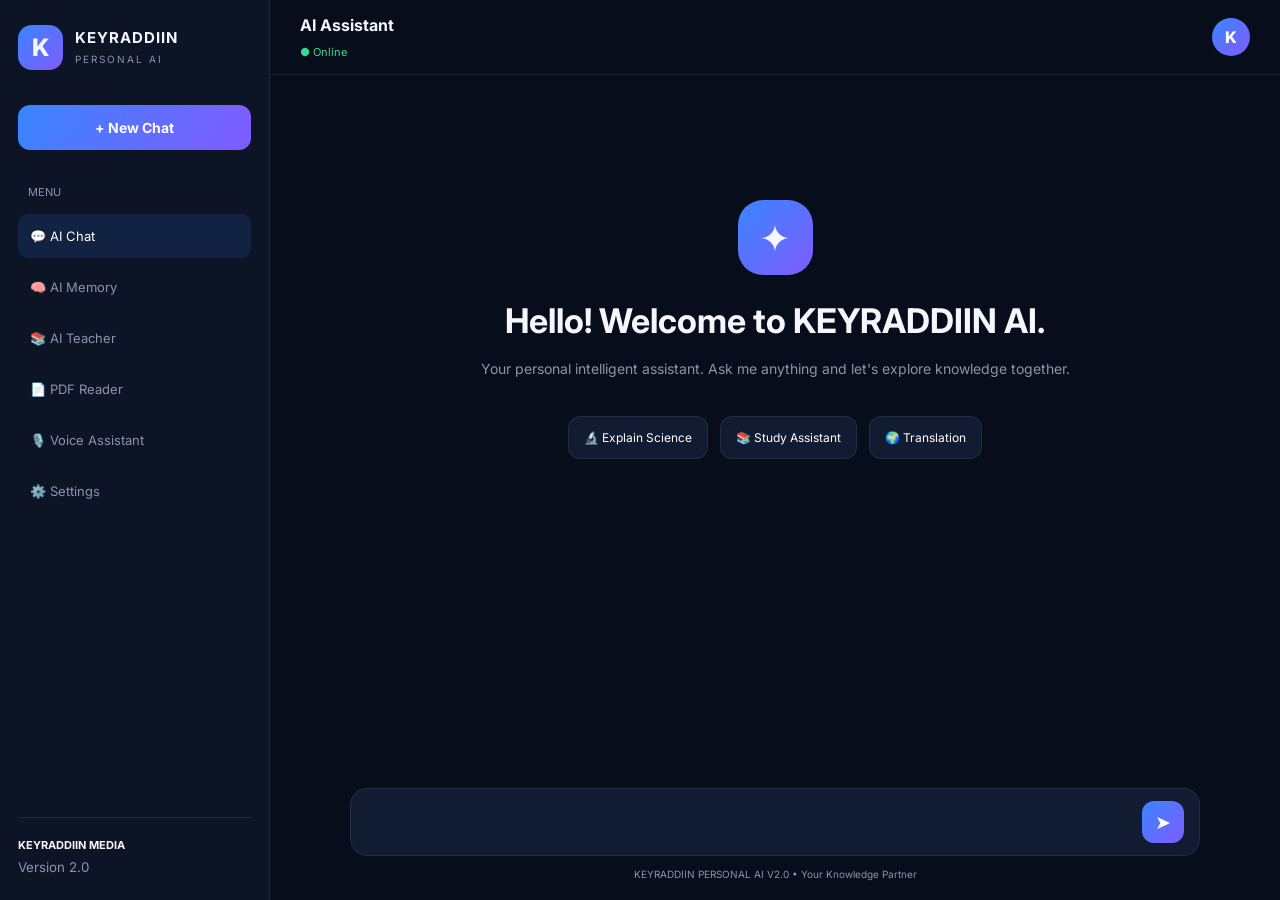
==== docs/index.html @ cdd3b3f1 "Prepare frontend for GitHub Pages" ====
<!DOCTYPE html>
<html lang="en">

<head>

    <meta charset="UTF-8">

    <meta name="viewport"
          content="width=device-width, initial-scale=1.0">

    <title>KEYRADDIIN PERSONAL AI</title>

    <link rel="stylesheet" href="style.css">

</head>

<body>

<div class="app">

    <!-- SIDEBAR -->

    <aside class="sidebar">

        <div class="brand">

            <div class="logo">K</div>

            <div>
                <h2>KEYRADDIIN</h2>
                <span>PERSONAL AI</span>
            </div>

        </div>

        <button class="new-chat" onclick="newChat()">
            + New Chat
        </button>

        <div class="menu">

            <p class="menu-title">MENU</p>

            <button class="menu-item active"
                    onclick="showSection('chatSection', this)">
                💬 AI Chat
            </button>

            <button class="menu-item"
                    onclick="showSection('chatSection', this)">
                🧠 AI Memory
            </button>

            <button class="menu-item"
                    onclick="showSection('chatSection', this)">
                📚 AI Teacher
            </button>

            <button class="menu-item"
                    onclick="showSection('pdfSection', this)">
                📄 PDF Reader
            </button>

            <button class="menu-item"
                    onclick="showSection('chatSection', this)">
                🎙️ Voice Assistant
            </button>

            <button class="menu-item"
                    onclick="showSection('chatSection', this)">
                ⚙️ Settings
            </button>

        </div>

        <div class="sidebar-footer">

            <span>KEYRADDIIN MEDIA</span>

            <small>Version 2.0</small>

        </div>

    </aside>


    <!-- MAIN AREA -->

    <main class="main">

        <header class="topbar">

            <button class="mobile-menu">
                ☰
            </button>

            <div>

                <h3 id="pageTitle">
                    AI Assistant
                </h3>

                <span class="status">
                    ● Online
                </span>

            </div>

            <button class="profile">K</button>

        </header>


        <!-- CHAT SECTION -->

        <section id="chatSection"
                 class="chat-area">

            <div class="welcome">

                <div class="ai-icon">✦</div>

                <h1>
                    Hello! Welcome to KEYRADDIIN AI.
                </h1>

                <p>
                    Your personal intelligent assistant.
                    Ask me anything and let's explore knowledge together.
                </p>

                <div class="suggestions">

                    <button onclick="suggest('Explain science to me')">
                        🔬 Explain Science
                    </button>

                    <button onclick="suggest('Help me study Grade 10')">
                        📚 Study Assistant
                    </button>

                    <button onclick="suggest('Translate English to Afaan Oromo')">
                        🌍 Translation
                    </button>

                </div>

            </div>

        </section>


        <!-- PDF READER SECTION -->

        <section id="pdfSection"
                 class="chat-area"
                 style="display:none;">

            <div class="welcome">

                <div class="ai-icon">📄</div>

                <h1>
                    KEYRADDIIN PDF READER
                </h1>

                <p>
                    Upload your PDF document and ask
                    KEYRADDIIN AI questions about it.
                </p>

            </div>


            <!-- PDF UPLOAD -->

            <div style="
                max-width:700px;
                margin:20px auto;
                padding:20px;
                border-radius:15px;
                background:#17233d;
                color:white;
            ">

                <h3>📚 Upload PDF Document</h3>

                <p style="margin:12px 0;">
                    Select a PDF file (Maximum 20 MB).
                </p>

                <input
                    type="file"
                    id="pdfFile"
                    accept=".pdf,application/pdf"
                >

                <br><br>

                <button
                    onclick="uploadPDF()"
                    style="
                        padding:12px 20px;
                        border:0;
                        border-radius:8px;
                        background:#526dff;
                        color:white;
                        cursor:pointer;
                    "
                >
                    Upload PDF
                </button>

                <p id="pdfStatus"
                   style="margin-top:15px;">
                </p>

            </div>


            <!-- PDF INFORMATION -->

            <div id="pdfInformation"
                 style="
                    display:none;
                    max-width:700px;
                    margin:20px auto;
                    padding:20px;
                    border-radius:15px;
                    background:#17233d;
                    color:white;
                 ">

                <h3>📖 PDF Information</h3>

                <p id="pdfName"></p>

                <p id="pdfPages"></p>

                <p id="pdfCharacters"></p>

            </div>


            <!-- PDF QUESTION -->

            <div id="pdfQuestionArea"
                 style="
                    display:none;
                    max-width:700px;
                    margin:20px auto;
                    padding:20px;
                    border-radius:15px;
                    background:#17233d;
                    color:white;
                 ">

                <h3>🤖 Ask KEYRADDIIN AI</h3>

                <p style="margin:12px 0;">
                    Ask anything about your PDF.
                </p>

                <textarea
                    id="pdfQuestion"
                    placeholder="Ask a question about this PDF..."
                    rows="4"
                    style="
                        width:100%;
                        padding:12px;
                        border-radius:8px;
                        border:1px solid #526dff;
                        background:#101a2d;
                        color:white;
                        resize:vertical;
                    "
                ></textarea>

                <br><br>

                <button
                    onclick="askPDF()"
                    style="
                        padding:12px 20px;
                        border:0;
                        border-radius:8px;
                        background:#526dff;
                        color:white;
                        cursor:pointer;
                    "
                >
                    Ask AI ➤
                </button>

                <div id="pdfAnswer"
                     style="
                        margin-top:20px;
                        line-height:1.7;
                        white-space:pre-wrap;
                     ">
                </div>

            </div>

        </section>


        <!-- CHAT INPUT -->

        <footer class="input-section"
                id="chatInputSection">

            <div class="input-box">

                <textarea
                    id="userInput"
                    placeholder="Message KEYRADDIIN AI..."
                    rows="1">
                </textarea>

                <button id="sendBtn"
                        onclick="sendMessage()">
                    ➤
                </button>

            </div>

            <p class="disclaimer">
                KEYRADDIIN PERSONAL AI V2.0
                • Your Knowledge Partner
            </p>

        </footer>

    </main>

</div>


<!-- APP JAVASCRIPT -->

<script src="app.js"></script>


<!-- PDF READER JAVASCRIPT -->

<script>

    // ==================================
    // PDF READER SYSTEM
    // ==================================

    const PDF_API_BASE_URL = "https://keyraddiin-personal-ai-nemg.onrender.com";


    let currentPDFText = "";


    // ==================================
    // CHANGE APP SECTION
    // ==================================

    function showSection(sectionId, button) {

        document.getElementById("chatSection").style.display = "none";

        document.getElementById("pdfSection").style.display = "none";

        document.getElementById("chatInputSection").style.display = "none";

        document.getElementById(sectionId).style.display = "block";

        document.querySelectorAll(".menu-item").forEach(item => {

            item.classList.remove("active");

        });

        button.classList.add("active");

        document.getElementById("pageTitle").textContent =
            sectionId === "pdfSection"
                ? "PDF Reader"
                : "AI Assistant";

    }


    // ==================================
    // UPLOAD PDF
    // ==================================

    async function uploadPDF() {

        const fileInput = document.getElementById("pdfFile");

        const status = document.getElementById("pdfStatus");

        const file = fileInput.files[0];

        if (!file) {

            status.textContent = "Please select a PDF file.";

            return;

        }

        if (file.size > 20 * 1024 * 1024) {

            status.textContent = "PDF must be smaller than 20 MB.";

            return;

        }

        if (file.type !== "application/pdf" &&
            !file.name.toLowerCase().endsWith(".pdf")) {

            status.textContent = "Only PDF files are supported.";

            return;

        }

        status.textContent = "Uploading and processing PDF...";

        currentPDFText = "";

        document.getElementById("pdfInformation").style.display = "none";

        document.getElementById("pdfQuestionArea").style.display = "none";

        try {

            const formData = new FormData();

            formData.append("file", file);

            const response = await fetch(
                PDF_API_BASE_URL + "/pdf/upload",
                {
                    method: "POST",
                    body: formData
                }
            );

            const result = await response.json();

            if (!response.ok) {

                throw new Error(
                    result.detail || "PDF upload failed."
                );

            }

            currentPDFText = result.text;

            document.getElementById("pdfName").textContent =
                "File: " + result.filename;

            document.getElementById("pdfPages").textContent =
                "Pages: " + result.total_pages;

            document.getElementById("pdfCharacters").textContent =
                "Characters: " + result.characters;

            document.getElementById("pdfInformation").style.display = "block";

            document.getElementById("pdfQuestionArea").style.display = "block";

            status.textContent = "PDF uploaded successfully!";

        }

        catch (error) {

            status.textContent = "Error: " + error.message;

        }

    }


    // ==================================
    // ASK AI ABOUT PDF
    // ==================================

    async function askPDF() {

        const questionInput = document.getElementById("pdfQuestion");

        const answerArea = document.getElementById("pdfAnswer");

        const question = questionInput.value.trim();

        if (!currentPDFText) {

            answerArea.textContent = "Please upload a PDF first.";

            return;

        }

        if (!question) {

            answerArea.textContent = "Please enter your question.";

            return;

        }

        answerArea.textContent = "KEYRADDIIN AI is thinking...";

        try {

            const response = await fetch(
                PDF_API_BASE_URL + "/pdf/ask",
                {
                    method: "POST",

                    headers: {
                        "Content-Type": "application/json"
                    },

                    body: JSON.stringify({

                        pdf_text: currentPDFText,

                        question: question

                    })

                }
            );

            const result = await response.json();

            if (!response.ok) {

                throw new Error(
                    result.detail || "AI request failed."
                );

            }

            answerArea.textContent = result.response;

        }

        catch (error) {

            answerArea.textContent =
                "Error: " + error.message;

        }

    }

</script>

</body>

</html>
---- docs/style.css ----
@import url('https://fonts.googleapis.com/css2?family=Inter:wght@400;500;600;700;800&display=swap');

:root {
    --bg: #080d1b;
    --sidebar: #0d1426;
    --panel: #111b31;
    --primary: #3985ff;
    --secondary: #805bff;
    --text: #f4f7ff;
    --muted: #8995ad;
    --border: rgba(255,255,255,0.08);
}

* {
    margin: 0;
    padding: 0;
    box-sizing: border-box;
}

body {
    font-family: 'Inter', sans-serif;
    background: var(--bg);
    color: var(--text);
}

button {
    font-family: inherit;
    cursor: pointer;
    border: none;
}

.app {
    display: flex;
    min-height: 100vh;
}

/* SIDEBAR */

.sidebar {
    width: 270px;
    background: var(--sidebar);
    border-right: 1px solid var(--border);
    padding: 25px 18px;
    display: flex;
    flex-direction: column;
}

.brand {
    display: flex;
    align-items: center;
    gap: 12px;
    margin-bottom: 35px;
}

.logo {
    width: 45px;
    height: 45px;
    background: linear-gradient(135deg, var(--primary), var(--secondary));
    border-radius: 14px;
    display: grid;
    place-items: center;
    font-size: 24px;
    font-weight: 800;
}

.brand h2 {
    font-size: 15px;
    letter-spacing: 1px;
}

.brand span {
    color: var(--muted);
    font-size: 10px;
    letter-spacing: 2px;
}

.new-chat {
    padding: 14px;
    border-radius: 12px;
    background: linear-gradient(120deg, var(--primary), var(--secondary));
    color: white;
    font-size: 14px;
    font-weight: 700;
    margin-bottom: 35px;
}

.menu-title {
    color: var(--muted);
    font-size: 11px;
    margin-bottom: 15px;
    padding-left: 10px;
}

.menu-item {
    width: 100%;
    padding: 14px 12px;
    background: transparent;
    color: var(--muted);
    text-align: left;
    border-radius: 10px;
    margin-bottom: 7px;
    font-size: 13px;
}

.menu-item:hover,
.menu-item.active {
    background: rgba(57,133,255,0.13);
    color: white;
}

.sidebar-footer {
    margin-top: auto;
    border-top: 1px solid var(--border);
    padding-top: 20px;
    display: flex;
    flex-direction: column;
    gap: 7px;
}

.sidebar-footer span {
    font-size: 11px;
    font-weight: 700;
}

.sidebar-footer small {
    color: var(--muted);
}

/* MAIN */

.main {
    flex: 1;
    display: flex;
    flex-direction: column;
    min-width: 0;
    height: 100vh;
}

.topbar {
    height: 75px;
    padding: 0 30px;
    border-bottom: 1px solid var(--border);
    display: flex;
    align-items: center;
    justify-content: space-between;
}

.topbar h3 {
    font-size: 16px;
    margin-bottom: 5px;
}

.status {
    color: #38d996;
    font-size: 11px;
}

.profile {
    width: 38px;
    height: 38px;
    border-radius: 50%;
    background: linear-gradient(135deg, var(--primary), var(--secondary));
    color: white;
    font-weight: 800;
    font-size: 16px;
}

.mobile-menu {
    display: none;
    background: transparent;
    color: white;
    font-size: 23px;
}

/* CHAT */

.chat-area {
    flex: 1;
    overflow-y: auto;
    padding: 35px 20px;
}

.welcome {
    max-width: 650px;
    margin: 10vh auto 0;
    text-align: center;
}

.ai-icon {
    width: 75px;
    height: 75px;
    margin: 0 auto 25px;
    border-radius: 25px;
    background: linear-gradient(135deg, var(--primary), var(--secondary));
    display: grid;
    place-items: center;
    font-size: 38px;
}

.welcome h1 {
    font-size: clamp(22px, 4vw, 34px);
    margin-bottom: 15px;
}

.welcome p {
    color: var(--muted);
    font-size: 14px;
    line-height: 1.8;
}

.suggestions {
    display: flex;
    justify-content: center;
    flex-wrap: wrap;
    gap: 12px;
    margin-top: 35px;
}

.suggestions button {
    padding: 13px 15px;
    border: 1px solid var(--border);
    background: var(--panel);
    color: white;
    border-radius: 12px;
    font-size: 12px;
}

.suggestions button:hover {
    border-color: var(--primary);
}

/* MESSAGE INPUT */

.input-section {
    padding: 15px 25px 20px;
    max-width: 900px;
    width: 100%;
    margin: 0 auto;
}

.input-box {
    display: flex;
    align-items: center;
    gap: 10px;
    background: var(--panel);
    border: 1px solid var(--border);
    padding: 12px 15px;
    border-radius: 17px;
}

.input-box:focus-within {
    border-color: var(--primary);
}

textarea {
    flex: 1;
    resize: none;
    max-height: 120px;
    outline: none;
    border: none;
    background: transparent;
    color: white;
    font-family: inherit;
    font-size: 14px;
    padding: 10px 0;
}

textarea::placeholder {
    color: var(--muted);
}

#sendBtn {
    width: 42px;
    height: 42px;
    border-radius: 12px;
    color: white;
    background: linear-gradient(135deg, var(--primary), var(--secondary));
    font-size: 19px;
}

.disclaimer {
    text-align: center;
    color: var(--muted);
    font-size: 10px;
    margin-top: 12px;
}

/* MOBILE RESPONSIVE */

@media(max-width: 700px) {

    .sidebar {
        display: none;
    }

    .main {
        width: 100%;
    }

    .topbar {
        height: 65px;
        padding: 0 15px;
        justify-content: flex-start;
        gap: 15px;
    }

    .mobile-menu {
        display: block;
    }

    .profile {
        margin-left: auto;
    }

    .chat-area {
        padding: 20px 15px;
    }

    .welcome {
        margin-top: 10vh;
    }

    .suggestions {
        gap: 8px;
    }

    .suggestions button {
        width: 100%;
    }

    .input-section {
        padding: 12px;
    }
}
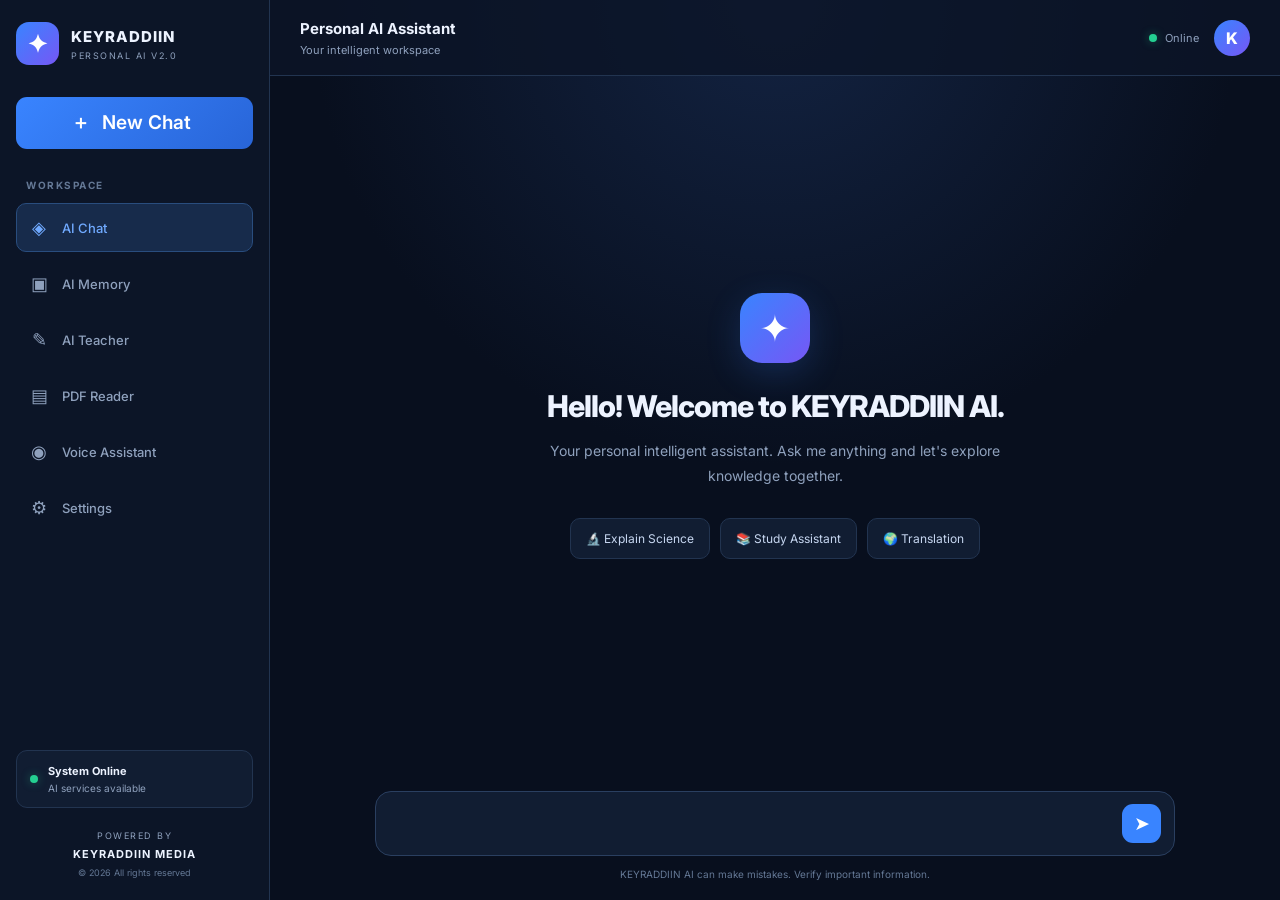
==== commit edab81a1: "Update KEYRADDIIN PERSONAL AI frontend" ====
--- a/docs/index.html
+++ b/docs/index.html
@@ -2,563 +2,1271 @@
 <html lang="en">
 
 <head>
-
     <meta charset="UTF-8">
-
-    <meta name="viewport"
-          content="width=device-width, initial-scale=1.0">
-
-    <title>KEYRADDIIN PERSONAL AI</title>
-
+    <meta name="viewport" content="width=device-width, initial-scale=1.0">
+
+    <meta name="theme-color" content="#080f1e">
+    <meta name="description" content="KEYRADDIIN PERSONAL AI V2.0 - Your intelligent personal assistant.">
+
+    <title>KEYRADDIIN PERSONAL AI | V2.0</title>
+
+    <!-- GOOGLE FONTS -->
+    <link rel="preconnect" href="https://fonts.googleapis.com">
+    <link rel="preconnect" href="https://fonts.gstatic.com" crossorigin>
+
+    <link href="https://fonts.googleapis.com/css2?family=Inter:wght@400;500;600;700;800&display=swap"
+          rel="stylesheet">
+
+    <!-- MAIN CSS -->
     <link rel="stylesheet" href="style.css">
-
 </head>
 
+
 <body>
 
-<div class="app">
-
-    <!-- SIDEBAR -->
-
-    <aside class="sidebar">
-
-        <div class="brand">
-
-            <div class="logo">K</div>
-
-            <div>
+<div class="app-container">
+
+
+    <!-- =====================================
+         MOBILE SIDEBAR OVERLAY
+    ====================================== -->
+
+    <div
+        id="sidebarOverlay"
+        class="sidebar-overlay"
+        onclick="closeSidebar()">
+    </div>
+
+
+
+    <!-- =====================================
+         SIDEBAR
+    ====================================== -->
+
+    <aside class="sidebar" id="sidebar">
+
+
+        <!-- BRAND -->
+        <div class="sidebar-header">
+
+            <div class="brand-icon">✦</div>
+
+            <div class="brand-info">
                 <h2>KEYRADDIIN</h2>
-                <span>PERSONAL AI</span>
-            </div>
+                <span>PERSONAL AI V2.0</span>
+            </div>
+
+            <button
+                class="close-sidebar"
+                onclick="closeSidebar()"
+                aria-label="Close sidebar">
+
+                ✕
+
+            </button>
 
         </div>
 
-        <button class="new-chat" onclick="newChat()">
-            + New Chat
+
+
+        <!-- NEW CHAT -->
+        <button
+            class="new-chat-btn"
+            onclick="startNewChat()">
+
+            <span>＋</span>
+            <span>New Chat</span>
+
         </button>
 
-        <div class="menu">
-
-            <p class="menu-title">MENU</p>
-
-            <button class="menu-item active"
-                    onclick="showSection('chatSection', this)">
-                💬 AI Chat
+
+
+        <!-- NAVIGATION LABEL -->
+        <div class="sidebar-label">
+            WORKSPACE
+        </div>
+
+
+
+        <!-- NAVIGATION MENU -->
+        <nav class="navigation">
+
+
+            <button
+                class="nav-item active"
+                onclick="showSection('chatSection', this)">
+
+                <span class="nav-icon">◈</span>
+                <span>AI Chat</span>
+
             </button>
 
-            <button class="menu-item"
-                    onclick="showSection('chatSection', this)">
-                🧠 AI Memory
+
+
+            <button
+                class="nav-item"
+                onclick="showSection('memorySection', this)">
+
+                <span class="nav-icon">▣</span>
+                <span>AI Memory</span>
+
             </button>
 
-            <button class="menu-item"
-                    onclick="showSection('chatSection', this)">
-                📚 AI Teacher
+
+
+            <button
+                class="nav-item"
+                onclick="showSection('teacherSection', this)">
+
+                <span class="nav-icon">✎</span>
+                <span>AI Teacher</span>
+
             </button>
 
-            <button class="menu-item"
-                    onclick="showSection('pdfSection', this)">
-                📄 PDF Reader
+
+
+            <button
+                class="nav-item"
+                onclick="showSection('pdfSection', this)">
+
+                <span class="nav-icon">▤</span>
+                <span>PDF Reader</span>
+
             </button>
 
-            <button class="menu-item"
-                    onclick="showSection('chatSection', this)">
-                🎙️ Voice Assistant
+
+
+            <button
+                class="nav-item"
+                onclick="showSection('voiceSection', this)">
+
+                <span class="nav-icon">◉</span>
+                <span>Voice Assistant</span>
+
             </button>
 
-            <button class="menu-item"
-                    onclick="showSection('chatSection', this)">
-                ⚙️ Settings
+
+
+            <button
+                class="nav-item"
+                onclick="showSection('settingsSection', this)">
+
+                <span class="nav-icon">⚙</span>
+                <span>Settings</span>
+
             </button>
 
+
+        </nav>
+
+
+
+        <!-- SIDEBAR BOTTOM -->
+        <div class="sidebar-bottom">
+
+
+            <div class="sidebar-status">
+
+                <span class="status-dot"></span>
+
+                <div>
+                    <strong>System Online</strong>
+                    <small>AI services available</small>
+                </div>
+
+            </div>
+
+
+
+            <div class="sidebar-footer">
+
+                <span>POWERED BY</span>
+
+                <strong>KEYRADDIIN MEDIA</strong>
+
+                <small>© 2026 All rights reserved</small>
+
+            </div>
+
+
         </div>
 
-        <div class="sidebar-footer">
-
-            <span>KEYRADDIIN MEDIA</span>
-
-            <small>Version 2.0</small>
-
-        </div>
 
     </aside>
 
 
-    <!-- MAIN AREA -->
-
-    <main class="main">
+
+    <!-- =====================================
+         MAIN CONTENT
+    ====================================== -->
+
+    <main class="main-content">
+
+
+
+        <!-- =================================
+             TOPBAR
+        ================================== -->
 
         <header class="topbar">
 
-            <button class="mobile-menu">
-                ☰
-            </button>
-
-            <div>
-
-                <h3 id="pageTitle">
-                    AI Assistant
-                </h3>
-
-                <span class="status">
-                    ● Online
-                </span>
-
-            </div>
-
-            <button class="profile">K</button>
+
+            <div class="topbar-left">
+
+                <button
+                    class="mobile-menu"
+                    onclick="toggleSidebar()"
+                    aria-label="Open navigation">
+
+                    ☰
+
+                </button>
+
+
+                <div class="page-title">
+
+                    <h2>Personal AI Assistant</h2>
+
+                    <span>Your intelligent workspace</span>
+
+                </div>
+
+            </div>
+
+
+
+            <div class="topbar-right">
+
+
+                <div class="online-status">
+
+                    <span class="status-dot"></span>
+
+                    Online
+
+                </div>
+
+
+                <div class="profile-avatar">
+                    K
+                </div>
+
+
+            </div>
+
 
         </header>
 
 
-        <!-- CHAT SECTION -->
-
-        <section id="chatSection"
-                 class="chat-area">
-
+
+
+        <!-- =================================
+             AI CHAT SECTION
+        ================================== -->
+
+        <section
+            id="chatSection"
+            class="chat-area">
+
+
+            <!-- WELCOME SCREEN -->
             <div class="welcome">
 
-                <div class="ai-icon">✦</div>
+
+                <div class="ai-icon">
+                    ✦
+                </div>
+
 
                 <h1>
                     Hello! Welcome to KEYRADDIIN AI.
                 </h1>
 
+
                 <p>
                     Your personal intelligent assistant.
-                    Ask me anything and let's explore knowledge together.
+                    Ask me anything and let's explore
+                    knowledge together.
                 </p>
 
+
+
+                <!-- SUGGESTIONS -->
                 <div class="suggestions">
 
-                    <button onclick="suggest('Explain science to me')">
+
+                    <button
+                        onclick="suggest('Explain science to me')">
+
                         🔬 Explain Science
+
                     </button>
 
-                    <button onclick="suggest('Help me study Grade 10')">
+
+
+                    <button
+                        onclick="suggest('Help me study Grade 10')">
+
                         📚 Study Assistant
+
                     </button>
 
-                    <button onclick="suggest('Translate English to Afaan Oromo')">
+
+
+                    <button
+                        onclick="suggest('Translate English to Afaan Oromo')">
+
                         🌍 Translation
+
                     </button>
 
-                </div>
-
-            </div>
+
+                </div>
+
+
+            </div>
+
 
         </section>
 
 
-        <!-- PDF READER SECTION -->
-
-        <section id="pdfSection"
-                 class="chat-area"
-                 style="display:none;">
-
-            <div class="welcome">
-
-                <div class="ai-icon">📄</div>
-
-                <h1>
-                    KEYRADDIIN PDF READER
-                </h1>
+
+
+        <!-- =================================
+             CHAT INPUT
+        ================================== -->
+
+        <section
+            id="chatInputSection"
+            class="chat-input-section">
+
+
+            <div class="input-container">
+
+
+                <textarea
+                    id="userInput"
+                    placeholder="Message KEYRADDIIN AI..."
+                    rows="1"
+                    aria-label="Write your message">
+                </textarea>
+
+
+
+                <button
+                    id="sendBtn"
+                    onclick="sendMessage()"
+                    aria-label="Send message">
+
+                    ➤
+
+                </button>
+
+
+            </div>
+
+
+
+            <p class="input-disclaimer">
+
+                KEYRADDIIN AI can make mistakes.
+                Verify important information.
+
+            </p>
+
+
+        </section>
+
+
+
+
+        <!-- =================================
+             PDF READER SECTION
+        ================================== -->
+
+        <section
+            id="pdfSection"
+            class="tool-section"
+            style="display:none;">
+
+
+
+            <!-- PDF HEADER -->
+            <div class="section-heading">
+
+
+                <div class="section-icon">
+                    ▤
+                </div>
+
+
+                <div>
+
+                    <h1>PDF Reader</h1>
+
+                    <p>
+                        Upload documents and ask KEYRADDIIN AI questions.
+                    </p>
+
+                </div>
+
+
+            </div>
+
+
+
+
+            <!-- PDF UPLOAD CARD -->
+            <div class="pdf-card">
+
+
+                <h3>Upload PDF Document</h3>
+
 
                 <p>
-                    Upload your PDF document and ask
-                    KEYRADDIIN AI questions about it.
+                    Select a PDF document from your device.
+                    Maximum file size: 20 MB.
                 </p>
 
-            </div>
-
-
-            <!-- PDF UPLOAD -->
-
-            <div style="
-                max-width:700px;
-                margin:20px auto;
-                padding:20px;
-                border-radius:15px;
-                background:#17233d;
-                color:white;
-            ">
-
-                <h3>📚 Upload PDF Document</h3>
-
-                <p style="margin:12px 0;">
-                    Select a PDF file (Maximum 20 MB).
-                </p>
+
 
                 <input
                     type="file"
                     id="pdfFile"
                     accept=".pdf,application/pdf"
-                >
-
-                <br><br>
+                    aria-label="Select PDF document">
+
+
 
                 <button
-                    onclick="uploadPDF()"
-                    style="
-                        padding:12px 20px;
-                        border:0;
-                        border-radius:8px;
-                        background:#526dff;
-                        color:white;
-                        cursor:pointer;
-                    "
-                >
+                    id="pdfUploadBtn"
+                    class="primary-btn"
+                    onclick="uploadPDF()">
+
                     Upload PDF
+
                 </button>
 
-                <p id="pdfStatus"
-                   style="margin-top:15px;">
+
+
+                <div
+                    id="pdfUploadStatus"
+                    class="tool-status"
+                    role="status"
+                    aria-live="polite">
+
+                </div>
+
+
+            </div>
+
+
+
+
+            <!-- PDF QUESTION CARD -->
+            <div class="pdf-card">
+
+
+                <h3>Ask Your PDF</h3>
+
+
+                <p>
+                    Ask questions about the content of your uploaded document.
                 </p>
 
-            </div>
-
-
-            <!-- PDF INFORMATION -->
-
-            <div id="pdfInformation"
-                 style="
-                    display:none;
-                    max-width:700px;
-                    margin:20px auto;
-                    padding:20px;
-                    border-radius:15px;
-                    background:#17233d;
-                    color:white;
-                 ">
-
-                <h3>📖 PDF Information</h3>
-
-                <p id="pdfName"></p>
-
-                <p id="pdfPages"></p>
-
-                <p id="pdfCharacters"></p>
-
-            </div>
-
-
-            <!-- PDF QUESTION -->
-
-            <div id="pdfQuestionArea"
-                 style="
-                    display:none;
-                    max-width:700px;
-                    margin:20px auto;
-                    padding:20px;
-                    border-radius:15px;
-                    background:#17233d;
-                    color:white;
-                 ">
-
-                <h3>🤖 Ask KEYRADDIIN AI</h3>
-
-                <p style="margin:12px 0;">
-                    Ask anything about your PDF.
-                </p>
+
 
                 <textarea
                     id="pdfQuestion"
-                    placeholder="Ask a question about this PDF..."
+                    placeholder="Write your question here..."
                     rows="4"
-                    style="
-                        width:100%;
-                        padding:12px;
-                        border-radius:8px;
-                        border:1px solid #526dff;
-                        background:#101a2d;
-                        color:white;
-                        resize:vertical;
-                    "
-                ></textarea>
-
-                <br><br>
+                    aria-label="Ask a question about your PDF">
+                </textarea>
+
+
 
                 <button
-                    onclick="askPDF()"
-                    style="
-                        padding:12px 20px;
-                        border:0;
-                        border-radius:8px;
-                        background:#526dff;
-                        color:white;
-                        cursor:pointer;
-                    "
-                >
-                    Ask AI ➤
+                    id="pdfAskBtn"
+                    class="primary-btn"
+                    onclick="askPDF()">
+
+                    Ask KEYRADDIIN AI
+
                 </button>
 
-                <div id="pdfAnswer"
-                     style="
-                        margin-top:20px;
-                        line-height:1.7;
-                        white-space:pre-wrap;
-                     ">
-                </div>
-
-            </div>
+
+
+                <div
+                    id="pdfAnswer"
+                    class="pdf-answer"
+                    aria-live="polite">
+
+                </div>
+
+
+            </div>
+
 
         </section>
 
 
-        <!-- CHAT INPUT -->
-
-        <footer class="input-section"
-                id="chatInputSection">
-
-            <div class="input-box">
-
-                <textarea
-                    id="userInput"
-                    placeholder="Message KEYRADDIIN AI..."
-                    rows="1">
-                </textarea>
-
-                <button id="sendBtn"
-                        onclick="sendMessage()">
-                    ➤
-                </button>
-
-            </div>
-
-            <p class="disclaimer">
-                KEYRADDIIN PERSONAL AI V2.0
-                • Your Knowledge Partner
-            </p>
-
-        </footer>
+
+
+        <!-- =================================
+             AI MEMORY SECTION
+        ================================== -->
+
+        <section
+            id="memorySection"
+            class="tool-section"
+            style="display:none;">
+
+
+
+            <div class="section-heading">
+
+                <div class="section-icon">
+                    ▣
+                </div>
+
+                <div>
+
+                    <h1>AI Memory</h1>
+
+                    <p>
+                        Manage your AI memory workspace.
+                    </p>
+
+                </div>
+
+            </div>
+
+
+
+            <div class="feature-card">
+
+                <h3>AI Memory</h3>
+
+                <p>
+                    This section is reserved for
+                    the AI memory management interface.
+                </p>
+
+            </div>
+
+
+        </section>
+
+
+
+
+        <!-- =================================
+             AI TEACHER SECTION
+        ================================== -->
+
+        <section
+            id="teacherSection"
+            class="tool-section"
+            style="display:none;">
+
+
+
+            <div class="section-heading">
+
+                <div class="section-icon">
+                    ✎
+                </div>
+
+                <div>
+
+                    <h1>AI Teacher</h1>
+
+                    <p>
+                        Your personal learning workspace.
+                    </p>
+
+                </div>
+
+            </div>
+
+
+
+            <div class="feature-card">
+
+                <h3>AI Teacher</h3>
+
+                <p>
+                    The AI Teacher interface will be
+                    available here.
+                </p>
+
+            </div>
+
+
+        </section>
+
+
+
+
+        <!-- =================================
+             VOICE ASSISTANT SECTION
+        ================================== -->
+
+        <section
+            id="voiceSection"
+            class="tool-section"
+            style="display:none;">
+
+
+
+            <div class="section-heading">
+
+                <div class="section-icon">
+                    ◉
+                </div>
+
+                <div>
+
+                    <h1>Voice Assistant</h1>
+
+                    <p>
+                        Voice interaction workspace.
+                    </p>
+
+                </div>
+
+            </div>
+
+
+
+            <div class="feature-card">
+
+                <h3>Voice Assistant</h3>
+
+                <p>
+                    Voice assistant features are
+                    not connected yet.
+                </p>
+
+            </div>
+
+
+        </section>
+
+
+
+
+        <!-- =================================
+             SETTINGS SECTION
+        ================================== -->
+
+        <section
+            id="settingsSection"
+            class="tool-section"
+            style="display:none;">
+
+
+
+            <div class="section-heading">
+
+                <div class="section-icon">
+                    ⚙
+                </div>
+
+                <div>
+
+                    <h1>Settings</h1>
+
+                    <p>
+                        Application information.
+                    </p>
+
+                </div>
+
+            </div>
+
+
+
+            <div class="feature-card">
+
+                <h3>KEYRADDIIN PERSONAL AI</h3>
+
+                <p>
+                    Version: 2.0
+                </p>
+
+                <p>
+                    Platform: Web Application
+                </p>
+
+                <p>
+                    Developer: KEYRADDIIN MEDIA
+                </p>
+
+            </div>
+
+
+        </section>
+
+
 
     </main>
 
+
 </div>
 
 
-<!-- APP JAVASCRIPT -->
+
+
+<!-- =========================================
+     NAVIGATION JAVASCRIPT
+========================================= -->
+
+<script>
+
+
+// ============================================
+// SECTION NAVIGATION
+// ============================================
+
+function showSection(sectionId, button) {
+
+
+    const sections = [
+
+        "chatSection",
+        "pdfSection",
+        "memorySection",
+        "teacherSection",
+        "voiceSection",
+        "settingsSection"
+
+    ];
+
+
+
+    // Hide all sections
+    sections.forEach(id => {
+
+        const section = document.getElementById(id);
+
+        if (section) {
+
+            section.style.display = "none";
+
+        }
+
+    });
+
+
+
+    // Show selected section
+    const selectedSection =
+        document.getElementById(sectionId);
+
+
+    if (selectedSection) {
+
+        selectedSection.style.display =
+            sectionId === "chatSection" ? "flex" : "block";
+
+    }
+
+
+
+    // Show chat input only in chat
+    const chatInput =
+        document.getElementById("chatInputSection");
+
+
+    if (chatInput) {
+
+        chatInput.style.display =
+            sectionId === "chatSection" ? "block" : "none";
+
+    }
+
+
+
+    // Update active navigation
+    document.querySelectorAll(".nav-item").forEach(item => {
+
+        item.classList.remove("active");
+
+    });
+
+
+
+    if (button && button.classList.contains("nav-item")) {
+
+        button.classList.add("active");
+
+    }
+
+
+
+    // Close sidebar on mobile
+    closeSidebar();
+
+}
+
+
+
+// ============================================
+// NEW CHAT
+// ============================================
+
+function startNewChat() {
+
+
+    if (typeof newChat === "function") {
+
+        newChat();
+
+    }
+
+
+    const chatButton =
+        document.querySelector(".nav-item");
+
+
+    showSection("chatSection", chatButton);
+
+}
+
+
+
+// ============================================
+// MOBILE SIDEBAR
+// ============================================
+
+function toggleSidebar() {
+
+
+    const sidebar =
+        document.getElementById("sidebar");
+
+    const overlay =
+        document.getElementById("sidebarOverlay");
+
+
+    sidebar.classList.toggle("sidebar-open");
+
+    overlay.classList.toggle("overlay-visible");
+
+}
+
+
+
+// ============================================
+// CLOSE SIDEBAR
+// ============================================
+
+function closeSidebar() {
+
+
+    const sidebar =
+        document.getElementById("sidebar");
+
+    const overlay =
+        document.getElementById("sidebarOverlay");
+
+
+    sidebar.classList.remove("sidebar-open");
+
+    overlay.classList.remove("overlay-visible");
+
+}
+
+
+</script>
+
+
+
+
+<!-- =========================================
+     PDF READER API JAVASCRIPT
+========================================= -->
+
+<script>
+
+
+// ============================================
+// BACKEND CONFIGURATION
+// ============================================
+
+const PDF_API_BASE_URL =
+    "https://keyraddiin-personal-ai-nemg.onrender.com";
+
+
+
+// ============================================
+// PDF MEMORY
+// ============================================
+
+let uploadedPDF = false;
+
+let uploadedPDFText = "";
+
+
+
+// ============================================
+// RESET PDF WHEN NEW FILE SELECTED
+// ============================================
+
+document
+    .getElementById("pdfFile")
+    .addEventListener("change", function() {
+
+
+        uploadedPDF = false;
+
+        uploadedPDFText = "";
+
+
+        document
+            .getElementById("pdfUploadStatus")
+            .textContent = "";
+
+
+        document
+            .getElementById("pdfAnswer")
+            .textContent = "";
+
+
+    });
+
+
+
+
+// ============================================
+// UPLOAD PDF
+// ============================================
+
+async function uploadPDF() {
+
+
+    const fileInput =
+        document.getElementById("pdfFile");
+
+    const status =
+        document.getElementById("pdfUploadStatus");
+
+    const uploadBtn =
+        document.getElementById("pdfUploadBtn");
+
+
+    const file = fileInput.files[0];
+
+
+
+    // Check file
+    if (!file) {
+
+        status.textContent =
+            "Please select a PDF file.";
+
+        return;
+
+    }
+
+
+
+    // Validate PDF
+    if (
+        file.type !== "application/pdf" &&
+        !file.name.toLowerCase().endsWith(".pdf")
+    ) {
+
+        status.textContent =
+            "Only PDF files are allowed.";
+
+        return;
+
+    }
+
+
+
+    // Check file size
+    if (file.size > 20 * 1024 * 1024) {
+
+        status.textContent =
+            "File is too large. Maximum size is 20 MB.";
+
+        return;
+
+    }
+
+
+
+    // Prepare upload
+    const formData = new FormData();
+
+    formData.append("file", file);
+
+
+
+    uploadBtn.disabled = true;
+
+    status.textContent =
+        "Uploading and processing your PDF...";
+
+
+
+    try {
+
+
+        const response = await fetch(
+            `${PDF_API_BASE_URL}/pdf/upload`,
+            {
+
+                method: "POST",
+
+                body: formData
+
+            }
+        );
+
+
+
+        const data = await response.json();
+
+
+
+        if (!response.ok) {
+
+            throw new Error(
+                data.detail ||
+                data.error ||
+                "PDF upload failed."
+            );
+
+        }
+
+
+
+        // Check extracted text
+        if (!data.text || !data.text.trim()) {
+
+            throw new Error(
+                "No readable text was found in this PDF."
+            );
+
+        }
+
+
+
+        // Backend accepts maximum 80000 characters
+        uploadedPDFText =
+            data.text.substring(0, 80000);
+
+
+
+        uploadedPDF = true;
+
+
+
+        status.textContent =
+            "PDF uploaded successfully! " +
+            (data.total_pages || 0) +
+            " pages processed. You can now ask questions.";
+
+
+
+        if (data.text.length > 80000) {
+
+            status.textContent +=
+                " Note: Only the first 80,000 characters will be used.";
+
+        }
+
+
+    }
+
+
+    catch (error) {
+
+
+        console.error(
+            "PDF UPLOAD ERROR:",
+            error
+        );
+
+
+        uploadedPDF = false;
+
+        uploadedPDFText = "";
+
+
+        status.textContent =
+            "Upload error: " + error.message;
+
+
+    }
+
+
+    finally {
+
+        uploadBtn.disabled = false;
+
+    }
+
+
+}
+
+
+
+
+// ============================================
+// ASK PDF
+// ============================================
+
+async function askPDF() {
+
+
+    const question =
+        document
+            .getElementById("pdfQuestion")
+            .value
+            .trim();
+
+
+    const answer =
+        document.getElementById("pdfAnswer");
+
+
+    const askBtn =
+        document.getElementById("pdfAskBtn");
+
+
+
+    // Check uploaded PDF
+    if (!uploadedPDF || !uploadedPDFText) {
+
+        answer.textContent =
+            "Please upload a PDF document first.";
+
+        return;
+
+    }
+
+
+
+    // Check question
+    if (!question) {
+
+        answer.textContent =
+            "Please enter your question.";
+
+        return;
+
+    }
+
+
+
+    askBtn.disabled = true;
+
+
+    answer.textContent =
+        "KEYRADDIIN AI is reading your PDF...";
+
+
+
+    try {
+
+
+        const response = await fetch(
+            `${PDF_API_BASE_URL}/pdf/ask`,
+            {
+
+                method: "POST",
+
+
+                headers: {
+
+                    "Content-Type": "application/json"
+
+                },
+
+
+                // Backend requires pdf_text and question
+                body: JSON.stringify({
+
+                    pdf_text: uploadedPDFText,
+
+                    question: question
+
+                })
+
+            }
+        );
+
+
+
+        const data = await response.json();
+
+
+
+        if (!response.ok) {
+
+            throw new Error(
+                data.detail ||
+                data.error ||
+                "Could not process your question."
+            );
+
+        }
+
+
+
+        // Display AI response
+        answer.textContent =
+            data.response ||
+            data.answer ||
+            "No answer received.";
+
+
+    }
+
+
+    catch (error) {
+
+
+        console.error(
+            "PDF QUESTION ERROR:",
+            error
+        );
+
+
+        answer.textContent =
+            "Error: " + error.message;
+
+
+    }
+
+
+    finally {
+
+        askBtn.disabled = false;
+
+    }
+
+
+}
+
+
+</script>
+
+
+
+
+<!-- =========================================
+     MAIN CHAT JAVASCRIPT
+========================================= -->
 
 <script src="app.js"></script>
 
 
-<!-- PDF READER JAVASCRIPT -->
-
-<script>
-
-    // ==================================
-    // PDF READER SYSTEM
-    // ==================================
-
-    const PDF_API_BASE_URL = "https://keyraddiin-personal-ai-nemg.onrender.com";
-
-
-    let currentPDFText = "";
-
-
-    // ==================================
-    // CHANGE APP SECTION
-    // ==================================
-
-    function showSection(sectionId, button) {
-
-        document.getElementById("chatSection").style.display = "none";
-
-        document.getElementById("pdfSection").style.display = "none";
-
-        document.getElementById("chatInputSection").style.display = "none";
-
-        document.getElementById(sectionId).style.display = "block";
-
-        document.querySelectorAll(".menu-item").forEach(item => {
-
-            item.classList.remove("active");
-
-        });
-
-        button.classList.add("active");
-
-        document.getElementById("pageTitle").textContent =
-            sectionId === "pdfSection"
-                ? "PDF Reader"
-                : "AI Assistant";
-
-    }
-
-
-    // ==================================
-    // UPLOAD PDF
-    // ==================================
-
-    async function uploadPDF() {
-
-        const fileInput = document.getElementById("pdfFile");
-
-        const status = document.getElementById("pdfStatus");
-
-        const file = fileInput.files[0];
-
-        if (!file) {
-
-            status.textContent = "Please select a PDF file.";
-
-            return;
-
-        }
-
-        if (file.size > 20 * 1024 * 1024) {
-
-            status.textContent = "PDF must be smaller than 20 MB.";
-
-            return;
-
-        }
-
-        if (file.type !== "application/pdf" &&
-            !file.name.toLowerCase().endsWith(".pdf")) {
-
-            status.textContent = "Only PDF files are supported.";
-
-            return;
-
-        }
-
-        status.textContent = "Uploading and processing PDF...";
-
-        currentPDFText = "";
-
-        document.getElementById("pdfInformation").style.display = "none";
-
-        document.getElementById("pdfQuestionArea").style.display = "none";
-
-        try {
-
-            const formData = new FormData();
-
-            formData.append("file", file);
-
-            const response = await fetch(
-                PDF_API_BASE_URL + "/pdf/upload",
-                {
-                    method: "POST",
-                    body: formData
-                }
-            );
-
-            const result = await response.json();
-
-            if (!response.ok) {
-
-                throw new Error(
-                    result.detail || "PDF upload failed."
-                );
-
-            }
-
-            currentPDFText = result.text;
-
-            document.getElementById("pdfName").textContent =
-                "File: " + result.filename;
-
-            document.getElementById("pdfPages").textContent =
-                "Pages: " + result.total_pages;
-
-            document.getElementById("pdfCharacters").textContent =
-                "Characters: " + result.characters;
-
-            document.getElementById("pdfInformation").style.display = "block";
-
-            document.getElementById("pdfQuestionArea").style.display = "block";
-
-            status.textContent = "PDF uploaded successfully!";
-
-        }
-
-        catch (error) {
-
-            status.textContent = "Error: " + error.message;
-
-        }
-
-    }
-
-
-    // ==================================
-    // ASK AI ABOUT PDF
-    // ==================================
-
-    async function askPDF() {
-
-        const questionInput = document.getElementById("pdfQuestion");
-
-        const answerArea = document.getElementById("pdfAnswer");
-
-        const question = questionInput.value.trim();
-
-        if (!currentPDFText) {
-
-            answerArea.textContent = "Please upload a PDF first.";
-
-            return;
-
-        }
-
-        if (!question) {
-
-            answerArea.textContent = "Please enter your question.";
-
-            return;
-
-        }
-
-        answerArea.textContent = "KEYRADDIIN AI is thinking...";
-
-        try {
-
-            const response = await fetch(
-                PDF_API_BASE_URL + "/pdf/ask",
-                {
-                    method: "POST",
-
-                    headers: {
-                        "Content-Type": "application/json"
-                    },
-
-                    body: JSON.stringify({
-
-                        pdf_text: currentPDFText,
-
-                        question: question
-
-                    })
-
-                }
-            );
-
-            const result = await response.json();
-
-            if (!response.ok) {
-
-                throw new Error(
-                    result.detail || "AI request failed."
-                );
-
-            }
-
-            answerArea.textContent = result.response;
-
-        }
-
-        catch (error) {
-
-            answerArea.textContent =
-                "Error: " + error.message;
-
-        }
-
-    }
-
-</script>
 
 </body>
 
--- a/docs/style.css
+++ b/docs/style.css
@@ -1,15 +1,10 @@
-@import url('https://fonts.googleapis.com/css2?family=Inter:wght@400;500;600;700;800&display=swap');
-
-:root {
-    --bg: #080d1b;
-    --sidebar: #0d1426;
-    --panel: #111b31;
-    --primary: #3985ff;
-    --secondary: #805bff;
-    --text: #f4f7ff;
-    --muted: #8995ad;
-    --border: rgba(255,255,255,0.08);
-}
+/* =========================================
+   KEYRADDIIN PERSONAL AI V2.0
+   PROFESSIONAL RESPONSIVE DESIGN
+========================================= */
+
+
+/* GLOBAL */
 
 * {
     margin: 0;
@@ -17,307 +12,751 @@
     box-sizing: border-box;
 }
 
+:root {
+    --background: #080f1e;
+    --sidebar: #0c1527;
+    --surface: #111d32;
+    --surface-light: #172640;
+    --border: #223450;
+    --primary: #3984ff;
+    --primary-light: #65a1ff;
+    --text: #edf3ff;
+    --muted: #8fa1bd;
+    --success: #24cf91;
+}
+
 body {
     font-family: 'Inter', sans-serif;
-    background: var(--bg);
+    background: var(--background);
     color: var(--text);
+    overflow: hidden;
+}
+
+button,
+textarea,
+input {
+    font-family: inherit;
 }
 
 button {
-    font-family: inherit;
     cursor: pointer;
-    border: none;
-}
-
-.app {
-    display: flex;
-    min-height: 100vh;
-}
-
-/* SIDEBAR */
+}
+
+
+/* APP LAYOUT */
+
+.app-container {
+    display: flex;
+    width: 100%;
+    height: 100vh;
+    overflow: hidden;
+}
+
+
+/* =========================================
+   SIDEBAR
+========================================= */
 
 .sidebar {
     width: 270px;
+    min-width: 270px;
+    height: 100%;
     background: var(--sidebar);
     border-right: 1px solid var(--border);
-    padding: 25px 18px;
     display: flex;
     flex-direction: column;
-}
-
-.brand {
+    padding: 22px 16px;
+    z-index: 100;
+}
+
+.sidebar-header {
     display: flex;
     align-items: center;
     gap: 12px;
-    margin-bottom: 35px;
-}
-
-.logo {
-    width: 45px;
-    height: 45px;
-    background: linear-gradient(135deg, var(--primary), var(--secondary));
-    border-radius: 14px;
-    display: grid;
-    place-items: center;
-    font-size: 24px;
+    margin-bottom: 32px;
+}
+
+.brand-icon {
+    width: 43px;
+    height: 43px;
+    border-radius: 13px;
+    background: linear-gradient(135deg, #3984ff, #7657f5);
+    display: flex;
+    align-items: center;
+    justify-content: center;
+    font-size: 25px;
+    font-weight: bold;
+    color: white;
+}
+
+.brand-info h2 {
+    font-size: 15px;
     font-weight: 800;
-}
-
-.brand h2 {
-    font-size: 15px;
     letter-spacing: 1px;
 }
 
-.brand span {
-    color: var(--muted);
+.brand-info span {
+    display: block;
+    font-size: 9px;
+    color: var(--muted);
+    letter-spacing: 1.5px;
+    margin-top: 4px;
+}
+
+.close-sidebar {
+    display: none;
+    margin-left: auto;
+    background: transparent;
+    border: none;
+    color: white;
+    font-size: 20px;
+}
+
+
+/* NEW CHAT */
+
+.new-chat-btn {
+    width: 100%;
+    padding: 13px;
+    background: linear-gradient(135deg, #3984ff, #2865d8);
+    border: none;
+    border-radius: 11px;
+    color: white;
+    font-size: 14px;
+    font-weight: 600;
+    margin-bottom: 30px;
+    transition: 0.2s;
+}
+
+.new-chat-btn:hover {
+    filter: brightness(1.15);
+    transform: translateY(-1px);
+}
+
+.new-chat-btn span {
+    font-size: 19px;
+    margin-right: 8px;
+}
+
+
+/* NAVIGATION */
+
+.sidebar-label {
+    color: #647895;
     font-size: 10px;
-    letter-spacing: 2px;
-}
-
-.new-chat {
-    padding: 14px;
-    border-radius: 12px;
-    background: linear-gradient(120deg, var(--primary), var(--secondary));
-    color: white;
-    font-size: 14px;
     font-weight: 700;
-    margin-bottom: 35px;
-}
-
-.menu-title {
-    color: var(--muted);
-    font-size: 11px;
-    margin-bottom: 15px;
-    padding-left: 10px;
-}
-
-.menu-item {
-    width: 100%;
-    padding: 14px 12px;
-    background: transparent;
-    color: var(--muted);
-    text-align: left;
-    border-radius: 10px;
-    margin-bottom: 7px;
-    font-size: 13px;
-}
-
-.menu-item:hover,
-.menu-item.active {
-    background: rgba(57,133,255,0.13);
-    color: white;
-}
-
-.sidebar-footer {
-    margin-top: auto;
-    border-top: 1px solid var(--border);
-    padding-top: 20px;
+    letter-spacing: 1.5px;
+    margin: 0 10px 12px;
+}
+
+.navigation {
     display: flex;
     flex-direction: column;
     gap: 7px;
 }
 
+.nav-item {
+    width: 100%;
+    display: flex;
+    align-items: center;
+    gap: 13px;
+    padding: 13px 12px;
+    border: 1px solid transparent;
+    border-radius: 10px;
+    background: transparent;
+    color: var(--muted);
+    font-size: 13px;
+    font-weight: 500;
+    text-align: left;
+    transition: 0.2s;
+}
+
+.nav-item:hover {
+    background: var(--surface);
+    color: white;
+}
+
+.nav-item.active {
+    background: #172b4b;
+    color: #70aaff;
+    border-color: #294d7e;
+}
+
+.nav-icon {
+    width: 20px;
+    text-align: center;
+    font-size: 18px;
+}
+
+
+/* SIDEBAR BOTTOM */
+
+.sidebar-bottom {
+    margin-top: auto;
+}
+
+.sidebar-status {
+    display: flex;
+    align-items: center;
+    gap: 10px;
+    padding: 13px;
+    background: var(--surface);
+    border: 1px solid var(--border);
+    border-radius: 11px;
+    margin-bottom: 22px;
+}
+
+.status-dot {
+    width: 8px;
+    height: 8px;
+    background: var(--success);
+    border-radius: 50%;
+    display: inline-block;
+    box-shadow: 0 0 10px #24cf9166;
+}
+
+.sidebar-status strong {
+    display: block;
+    font-size: 11px;
+}
+
+.sidebar-status small {
+    display: block;
+    font-size: 10px;
+    color: var(--muted);
+    margin-top: 4px;
+}
+
+.sidebar-footer {
+    text-align: center;
+    display: flex;
+    flex-direction: column;
+    gap: 6px;
+}
+
 .sidebar-footer span {
+    font-size: 9px;
+    color: var(--muted);
+    letter-spacing: 1.5px;
+}
+
+.sidebar-footer strong {
     font-size: 11px;
+    letter-spacing: 1px;
+}
+
+.sidebar-footer small {
+    font-size: 9px;
+    color: #647895;
+}
+
+
+/* =========================================
+   MAIN CONTENT
+========================================= */
+
+.main-content {
+    flex: 1;
+    min-width: 0;
+    height: 100%;
+    display: flex;
+    flex-direction: column;
+    position: relative;
+    background:
+        radial-gradient(
+            circle at 50% 0%,
+            #132342 0%,
+            #080f1e 45%
+        );
+}
+
+
+/* TOPBAR */
+
+.topbar {
+    height: 76px;
+    min-height: 76px;
+    padding: 0 30px;
+    display: flex;
+    align-items: center;
+    justify-content: space-between;
+    border-bottom: 1px solid var(--border);
+    background: #0c1527cc;
+}
+
+.topbar-left,
+.topbar-right {
+    display: flex;
+    align-items: center;
+    gap: 15px;
+}
+
+.page-title h2 {
+    font-size: 15px;
     font-weight: 700;
 }
 
-.sidebar-footer small {
-    color: var(--muted);
-}
-
-/* MAIN */
-
-.main {
-    flex: 1;
-    display: flex;
-    flex-direction: column;
-    min-width: 0;
-    height: 100vh;
-}
-
-.topbar {
-    height: 75px;
-    padding: 0 30px;
-    border-bottom: 1px solid var(--border);
-    display: flex;
-    align-items: center;
-    justify-content: space-between;
-}
-
-.topbar h3 {
-    font-size: 16px;
-    margin-bottom: 5px;
-}
-
-.status {
-    color: #38d996;
+.page-title span {
+    display: block;
     font-size: 11px;
-}
-
-.profile {
-    width: 38px;
-    height: 38px;
+    color: var(--muted);
+    margin-top: 5px;
+}
+
+.online-status {
+    display: flex;
+    align-items: center;
+    gap: 8px;
+    color: var(--muted);
+    font-size: 11px;
+}
+
+.profile-avatar {
+    width: 36px;
+    height: 36px;
     border-radius: 50%;
-    background: linear-gradient(135deg, var(--primary), var(--secondary));
+    display: flex;
+    justify-content: center;
+    align-items: center;
+    background: linear-gradient(135deg, #3984ff, #7657f5);
     color: white;
     font-weight: 800;
-    font-size: 16px;
 }
 
 .mobile-menu {
     display: none;
     background: transparent;
+    border: none;
     color: white;
     font-size: 23px;
 }
 
-/* CHAT */
+
+/* =========================================
+   CHAT AREA
+========================================= */
 
 .chat-area {
     flex: 1;
+    min-height: 0;
     overflow-y: auto;
-    padding: 35px 20px;
-}
+    padding: 35px 25px;
+    display: flex;
+    flex-direction: column;
+    scroll-behavior: smooth;
+}
+
+.chat-area::-webkit-scrollbar {
+    width: 5px;
+}
+
+.chat-area::-webkit-scrollbar-thumb {
+    background: #263957;
+    border-radius: 10px;
+}
+
+
+/* WELCOME */
 
 .welcome {
-    max-width: 650px;
-    margin: 10vh auto 0;
+    width: 100%;
+    max-width: 720px;
+    margin: auto;
     text-align: center;
+    padding: 25px 10px;
 }
 
 .ai-icon {
-    width: 75px;
-    height: 75px;
+    width: 70px;
+    height: 70px;
     margin: 0 auto 25px;
-    border-radius: 25px;
-    background: linear-gradient(135deg, var(--primary), var(--secondary));
-    display: grid;
-    place-items: center;
+    display: flex;
+    align-items: center;
+    justify-content: center;
+    border-radius: 22px;
+    background: linear-gradient(135deg, #3984ff, #7657f5);
+    box-shadow: 0 10px 35px #3984ff33;
     font-size: 38px;
+    color: white;
 }
 
 .welcome h1 {
-    font-size: clamp(22px, 4vw, 34px);
-    margin-bottom: 15px;
+    font-size: clamp(22px, 4vw, 30px);
+    font-weight: 800;
+    letter-spacing: -1px;
+    margin-bottom: 14px;
 }
 
 .welcome p {
+    max-width: 520px;
+    margin: auto;
     color: var(--muted);
     font-size: 14px;
     line-height: 1.8;
 }
 
+
+/* SUGGESTIONS */
+
 .suggestions {
     display: flex;
+    flex-wrap: wrap;
     justify-content: center;
-    flex-wrap: wrap;
+    gap: 10px;
+    margin-top: 30px;
+}
+
+.suggestions button {
+    padding: 12px 15px;
+    border-radius: 10px;
+    border: 1px solid var(--border);
+    background: var(--surface);
+    color: #c7d7f1;
+    font-size: 12px;
+    transition: 0.2s;
+}
+
+.suggestions button:hover {
+    background: #1b3154;
+    border-color: var(--primary);
+    color: white;
+    transform: translateY(-2px);
+}
+
+
+/* CHAT MESSAGES */
+
+.chat-area > div:not(.welcome) {
+    width: fit-content;
+    max-width: min(750px, 90%);
+    padding: 16px 19px;
+    border-radius: 15px;
+    line-height: 1.8;
+    font-size: 14px;
+    white-space: pre-wrap;
+    overflow-wrap: anywhere;
+}
+
+
+/* =========================================
+   CHAT INPUT
+========================================= */
+
+.chat-input-section {
+    padding: 15px 25px 20px;
+    width: 100%;
+    max-width: 850px;
+    margin: 0 auto;
+}
+
+.input-container {
+    display: flex;
+    align-items: flex-end;
     gap: 12px;
-    margin-top: 35px;
-}
-
-.suggestions button {
-    padding: 13px 15px;
-    border: 1px solid var(--border);
-    background: var(--panel);
-    color: white;
-    border-radius: 12px;
-    font-size: 12px;
-}
-
-.suggestions button:hover {
+    padding: 12px 13px;
+    background: #111d32;
+    border: 1px solid #2a3f60;
+    border-radius: 16px;
+    transition: 0.2s;
+}
+
+.input-container:focus-within {
     border-color: var(--primary);
-}
-
-/* MESSAGE INPUT */
-
-.input-section {
-    padding: 15px 25px 20px;
-    max-width: 900px;
-    width: 100%;
-    margin: 0 auto;
-}
-
-.input-box {
-    display: flex;
-    align-items: center;
-    gap: 10px;
-    background: var(--panel);
-    border: 1px solid var(--border);
-    padding: 12px 15px;
-    border-radius: 17px;
-}
-
-.input-box:focus-within {
-    border-color: var(--primary);
-}
-
-textarea {
+    box-shadow: 0 0 0 3px #3984ff18;
+}
+
+.input-container textarea {
     flex: 1;
     resize: none;
-    max-height: 120px;
+    max-height: 150px;
+    min-height: 27px;
+    padding: 5px;
     outline: none;
     border: none;
     background: transparent;
     color: white;
-    font-family: inherit;
     font-size: 14px;
-    padding: 10px 0;
-}
-
-textarea::placeholder {
-    color: var(--muted);
-}
-
-#sendBtn {
-    width: 42px;
-    height: 42px;
-    border-radius: 12px;
-    color: white;
-    background: linear-gradient(135deg, var(--primary), var(--secondary));
+    line-height: 1.6;
+}
+
+.input-container textarea::placeholder {
+    color: #71839f;
+}
+
+.input-container button {
+    width: 39px;
+    height: 39px;
+    flex-shrink: 0;
+    border: none;
+    border-radius: 11px;
+    background: var(--primary);
+    color: white;
     font-size: 19px;
-}
-
-.disclaimer {
+    transition: 0.2s;
+}
+
+.input-container button:hover {
+    background: var(--primary-light);
+}
+
+.input-container button:disabled {
+    opacity: 0.5;
+    cursor: not-allowed;
+}
+
+.input-disclaimer {
     text-align: center;
-    color: var(--muted);
     font-size: 10px;
+    color: #647895;
     margin-top: 12px;
 }
 
-/* MOBILE RESPONSIVE */
-
-@media(max-width: 700px) {
+
+/* =========================================
+   TOOL SECTIONS
+========================================= */
+
+.tool-section {
+    flex: 1;
+    min-height: 0;
+    overflow-y: auto;
+    padding: 35px;
+}
+
+.section-heading {
+    display: flex;
+    align-items: center;
+    gap: 17px;
+    max-width: 850px;
+    margin: 0 auto 30px;
+}
+
+.section-icon {
+    width: 53px;
+    height: 53px;
+    border-radius: 15px;
+    display: flex;
+    align-items: center;
+    justify-content: center;
+    background: #172d50;
+    color: #70aaff;
+    font-size: 25px;
+}
+
+.section-heading h1 {
+    font-size: 23px;
+    margin-bottom: 7px;
+}
+
+.section-heading p {
+    color: var(--muted);
+    font-size: 13px;
+}
+
+
+/* PDF AND FEATURE CARDS */
+
+.pdf-card,
+.feature-card {
+    max-width: 850px;
+    margin: 0 auto 20px;
+    padding: 25px;
+    background: #111d32;
+    border: 1px solid var(--border);
+    border-radius: 15px;
+}
+
+.pdf-card h3,
+.feature-card h3 {
+    font-size: 16px;
+    margin-bottom: 10px;
+}
+
+.pdf-card p,
+.feature-card p {
+    color: var(--muted);
+    font-size: 13px;
+    line-height: 1.8;
+    margin-bottom: 15px;
+}
+
+.pdf-card input[type="file"] {
+    display: block;
+    width: 100%;
+    padding: 13px;
+    margin: 15px 0;
+    background: #0b1629;
+    border: 1px dashed #385477;
+    border-radius: 10px;
+    color: var(--muted);
+    font-size: 12px;
+}
+
+.pdf-card textarea {
+    width: 100%;
+    padding: 14px;
+    resize: vertical;
+    background: #0b1629;
+    border: 1px solid var(--border);
+    border-radius: 10px;
+    outline: none;
+    color: white;
+    font-size: 13px;
+    line-height: 1.6;
+}
+
+.pdf-card textarea:focus {
+    border-color: var(--primary);
+}
+
+.primary-btn {
+    padding: 12px 20px;
+    margin-top: 12px;
+    border: none;
+    border-radius: 9px;
+    background: var(--primary);
+    color: white;
+    font-size: 12px;
+    font-weight: 600;
+}
+
+.primary-btn:hover {
+    background: var(--primary-light);
+}
+
+.tool-status,
+.pdf-answer {
+    margin-top: 15px;
+    padding: 12px;
+    border-radius: 9px;
+    background: #0b1629;
+    color: #b7c9e5;
+    font-size: 13px;
+    line-height: 1.7;
+    overflow-wrap: anywhere;
+}
+
+.pdf-answer:empty,
+.tool-status:empty {
+    display: none;
+}
+
+
+/* =========================================
+   MOBILE OVERLAY
+========================================= */
+
+.sidebar-overlay {
+    display: none;
+}
+
+
+/* =========================================
+   RESPONSIVE DESIGN
+========================================= */
+
+@media (max-width: 900px) {
 
     .sidebar {
-        display: none;
-    }
-
-    .main {
-        width: 100%;
+        width: 240px;
+        min-width: 240px;
     }
 
     .topbar {
-        height: 65px;
-        padding: 0 15px;
-        justify-content: flex-start;
-        gap: 15px;
+        padding: 0 20px;
+    }
+
+    .tool-section {
+        padding: 25px 20px;
+    }
+
+}
+
+
+@media (max-width: 700px) {
+
+    body {
+        overflow: hidden;
+    }
+
+    .sidebar {
+        position: fixed;
+        top: 0;
+        left: -290px;
+        width: 270px;
+        min-width: 270px;
+        height: 100%;
+        transition: left 0.3s ease;
+        box-shadow: none;
+    }
+
+    .sidebar.sidebar-open {
+        left: 0;
+        box-shadow: 10px 0 40px #00000066;
+    }
+
+    .close-sidebar {
+        display: block;
+    }
+
+    .sidebar-overlay {
+        position: fixed;
+        inset: 0;
+        background: #00000088;
+        z-index: 90;
+    }
+
+    .sidebar-overlay.overlay-visible {
+        display: block;
     }
 
     .mobile-menu {
         display: block;
     }
 
-    .profile {
-        margin-left: auto;
+    .topbar {
+        height: 66px;
+        min-height: 66px;
+        padding: 0 15px;
+    }
+
+    .page-title h2 {
+        font-size: 13px;
+    }
+
+    .page-title span {
+        font-size: 10px;
+    }
+
+    .online-status {
+        font-size: 10px;
+    }
+
+    .profile-avatar {
+        width: 32px;
+        height: 32px;
     }
 
     .chat-area {
-        padding: 20px 15px;
+        padding: 20px 14px;
     }
 
     .welcome {
-        margin-top: 10vh;
+        padding: 15px 5px;
+    }
+
+    .welcome h1 {
+        font-size: 23px;
+    }
+
+    .welcome p {
+        font-size: 12px;
+    }
+
+    .ai-icon {
+        width: 60px;
+        height: 60px;
+        font-size: 30px;
     }
 
     .suggestions {
@@ -325,10 +764,76 @@
     }
 
     .suggestions button {
+        font-size: 11px;
+        padding: 10px;
+    }
+
+    .chat-area > div:not(.welcome) {
+        max-width: 95%;
+        font-size: 13px;
+        padding: 13px;
+    }
+
+    .chat-input-section {
+        padding: 10px 12px 15px;
+    }
+
+    .input-container {
+        border-radius: 13px;
+        padding: 9px;
+    }
+
+    .input-container textarea {
+        font-size: 13px;
+    }
+
+    .input-disclaimer {
+        font-size: 9px;
+    }
+
+    .tool-section {
+        padding: 20px 13px;
+    }
+
+    .section-heading h1 {
+        font-size: 20px;
+    }
+
+    .pdf-card,
+    .feature-card {
+        padding: 18px;
+    }
+
+}
+
+
+@media (max-width: 380px) {
+
+    .online-status {
+        display: none;
+    }
+
+    .welcome h1 {
+        font-size: 20px;
+    }
+
+    .suggestions button {
         width: 100%;
     }
 
-    .input-section {
-        padding: 12px;
-    }
-}+}
+
+
+/* =========================================
+   ACCESSIBILITY
+========================================= */
+
+button:focus-visible,
+textarea:focus-visible,
+input:focus-visible {
+    outline: 2px solid var(--primary-light);
+    outline-offset: 3px;
+}
+
+
+/* END OF KEYRADDIIN PERSONAL AI V2.0 */
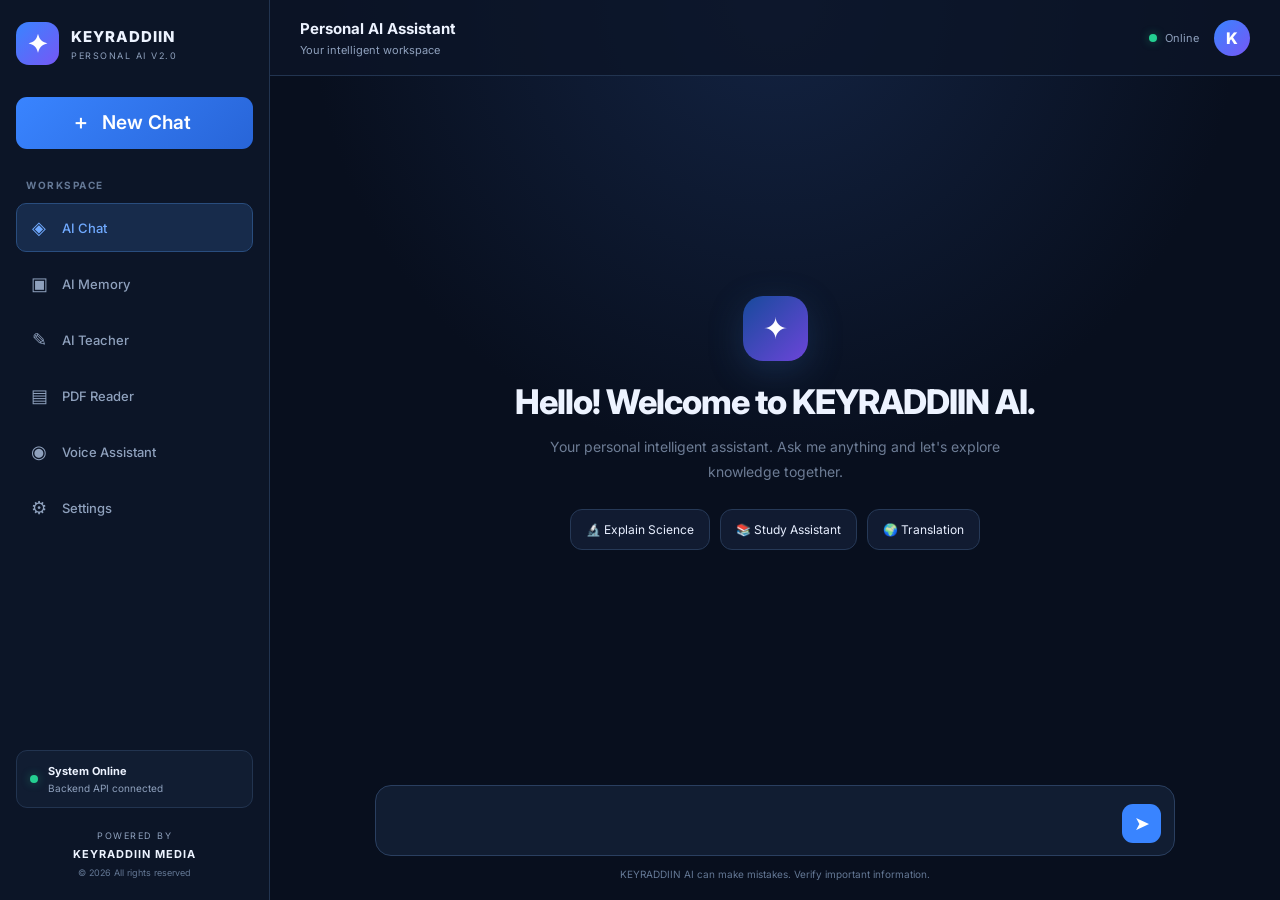
==== commit 92e31ea8: "Update KEYRADDIIN PERSONAL AI V2 frontend" ====
--- a/docs/index.html
+++ b/docs/index.html
@@ -10,26 +10,277 @@
 
     <title>KEYRADDIIN PERSONAL AI | V2.0</title>
 
-    <!-- GOOGLE FONTS -->
     <link rel="preconnect" href="https://fonts.googleapis.com">
     <link rel="preconnect" href="https://fonts.gstatic.com" crossorigin>
 
-    <link href="https://fonts.googleapis.com/css2?family=Inter:wght@400;500;600;700;800&display=swap"
-          rel="stylesheet">
-
-    <!-- MAIN CSS -->
+    <link href="https://fonts.googleapis.com/css2?family=Inter:wght@400;500;600;700;800&display=swap" rel="stylesheet">
+
     <link rel="stylesheet" href="style.css">
+
+    <style>
+        * {
+            box-sizing: border-box;
+        }
+
+        body {
+            font-family: 'Inter', sans-serif;
+        }
+
+        button {
+            cursor: pointer;
+            font-family: inherit;
+        }
+
+        button:disabled {
+            opacity: 0.55;
+            cursor: not-allowed;
+        }
+
+        textarea {
+            font-family: inherit;
+        }
+
+        .message-row {
+            width: 100%;
+            display: flex;
+            margin: 18px auto;
+            padding: 0 15px;
+        }
+
+        .message-row.user {
+            justify-content: flex-end;
+        }
+
+        .message-row.ai {
+            justify-content: flex-start;
+        }
+
+        .message-bubble {
+            max-width: 780px;
+            padding: 15px 18px;
+            border-radius: 16px;
+            line-height: 1.75;
+            font-size: 14px;
+            white-space: pre-wrap;
+            overflow-wrap: anywhere;
+        }
+
+        .message-row.user .message-bubble {
+            background: #172c50;
+            border: 1px solid #315b99;
+        }
+
+        .message-row.ai .message-bubble {
+            background: #111b31;
+            border: 1px solid #263957;
+        }
+
+        .message-label {
+            display: block;
+            font-size: 11px;
+            font-weight: 700;
+            margin-bottom: 7px;
+            opacity: 0.7;
+            letter-spacing: 0.5px;
+        }
+
+        .chat-area {
+            overflow-y: auto;
+            scroll-behavior: smooth;
+        }
+
+        .welcome {
+            text-align: center;
+            margin: auto;
+            padding: 35px 18px;
+            max-width: 750px;
+        }
+
+        .welcome h1 {
+            font-size: clamp(23px, 5vw, 34px);
+            margin: 20px 0 12px;
+        }
+
+        .welcome p {
+            line-height: 1.8;
+            opacity: 0.75;
+        }
+
+        .ai-icon {
+            width: 65px;
+            height: 65px;
+            display: grid;
+            place-items: center;
+            margin: auto;
+            border-radius: 20px;
+            font-size: 30px;
+            background: linear-gradient(135deg, #174a9c, #6c45d9);
+            box-shadow: 0 10px 35px #315b9950;
+        }
+
+        .suggestions {
+            display: flex;
+            flex-wrap: wrap;
+            justify-content: center;
+            gap: 10px;
+            margin-top: 25px;
+        }
+
+        .suggestions button {
+            padding: 12px 15px;
+            border: 1px solid #263957;
+            border-radius: 12px;
+            background: #111b31;
+            color: #e8efff;
+            font-size: 12px;
+        }
+
+        .suggestions button:hover {
+            border-color: #4d82d5;
+            background: #172c50;
+        }
+
+        .input-container textarea {
+            resize: none;
+            min-height: 45px;
+            max-height: 150px;
+        }
+
+        .tool-section {
+            padding: 25px;
+            overflow-y: auto;
+        }
+
+        .section-heading {
+            display: flex;
+            align-items: center;
+            gap: 15px;
+            margin-bottom: 25px;
+        }
+
+        .section-heading h1 {
+            margin: 0 0 7px;
+        }
+
+        .section-heading p {
+            margin: 0;
+            opacity: 0.7;
+            line-height: 1.6;
+        }
+
+        .section-icon {
+            width: 50px;
+            height: 50px;
+            display: grid;
+            place-items: center;
+            border-radius: 14px;
+            background: #172c50;
+            font-size: 23px;
+        }
+
+        .pdf-card,
+        .feature-card {
+            max-width: 850px;
+            margin-bottom: 22px;
+            padding: 23px;
+            border: 1px solid #263957;
+            border-radius: 16px;
+            background: #111b31;
+        }
+
+        .pdf-card h3,
+        .feature-card h3 {
+            margin-top: 0;
+        }
+
+        .pdf-card p,
+        .feature-card p {
+            line-height: 1.7;
+            opacity: 0.75;
+        }
+
+        .pdf-card input,
+        .pdf-card textarea {
+            width: 100%;
+            margin: 12px 0;
+            padding: 13px;
+            border: 1px solid #315b99;
+            border-radius: 10px;
+            background: #080f1e;
+            color: white;
+        }
+
+        .primary-btn {
+            padding: 13px 19px;
+            border: none;
+            border-radius: 10px;
+            background: #2563c7;
+            color: white;
+            font-weight: 700;
+        }
+
+        .primary-btn:hover {
+            background: #3479e5;
+        }
+
+        .tool-status,
+        .pdf-answer {
+            margin-top: 15px;
+            padding: 12px;
+            line-height: 1.7;
+            white-space: pre-wrap;
+            overflow-wrap: anywhere;
+        }
+
+        .pdf-answer {
+            border-radius: 10px;
+            background: #080f1e;
+        }
+
+        .sidebar-overlay {
+            z-index: 90;
+        }
+
+        .sidebar {
+            z-index: 100;
+        }
+
+        .topbar {
+            z-index: 20;
+        }
+
+        @media(max-width: 600px) {
+            .tool-section {
+                padding: 16px;
+            }
+
+            .pdf-card,
+            .feature-card {
+                padding: 17px;
+            }
+
+            .message-bubble {
+                max-width: 92%;
+                font-size: 13px;
+            }
+
+            .welcome {
+                padding: 20px 12px;
+            }
+
+            .suggestions button {
+                width: 100%;
+            }
+        }
+    </style>
+
 </head>
 
-
 <body>
 
 <div class="app-container">
 
-
-    <!-- =====================================
-         MOBILE SIDEBAR OVERLAY
-    ====================================== -->
+    <!-- MOBILE OVERLAY -->
 
     <div
         id="sidebarOverlay"
@@ -38,15 +289,10 @@
     </div>
 
 
-
-    <!-- =====================================
-         SIDEBAR
-    ====================================== -->
+    <!-- SIDEBAR -->
 
     <aside class="sidebar" id="sidebar">
 
-
-        <!-- BRAND -->
         <div class="sidebar-header">
 
             <div class="brand-icon">✦</div>
@@ -60,16 +306,12 @@
                 class="close-sidebar"
                 onclick="closeSidebar()"
                 aria-label="Close sidebar">
-
                 ✕
-
             </button>
 
         </div>
 
 
-
-        <!-- NEW CHAT -->
         <button
             class="new-chat-btn"
             onclick="startNewChat()">
@@ -80,17 +322,12 @@
         </button>
 
 
-
-        <!-- NAVIGATION LABEL -->
         <div class="sidebar-label">
             WORKSPACE
         </div>
 
 
-
-        <!-- NAVIGATION MENU -->
         <nav class="navigation">
-
 
             <button
                 class="nav-item active"
@@ -102,7 +339,6 @@
             </button>
 
 
-
             <button
                 class="nav-item"
                 onclick="showSection('memorySection', this)">
@@ -113,7 +349,6 @@
             </button>
 
 
-
             <button
                 class="nav-item"
                 onclick="showSection('teacherSection', this)">
@@ -124,7 +359,6 @@
             </button>
 
 
-
             <button
                 class="nav-item"
                 onclick="showSection('pdfSection', this)">
@@ -135,7 +369,6 @@
             </button>
 
 
-
             <button
                 class="nav-item"
                 onclick="showSection('voiceSection', this)">
@@ -146,7 +379,6 @@
             </button>
 
 
-
             <button
                 class="nav-item"
                 onclick="showSection('settingsSection', this)">
@@ -156,14 +388,10 @@
 
             </button>
 
-
         </nav>
 
 
-
-        <!-- SIDEBAR BOTTOM -->
         <div class="sidebar-bottom">
-
 
             <div class="sidebar-status">
 
@@ -171,11 +399,10 @@
 
                 <div>
                     <strong>System Online</strong>
-                    <small>AI services available</small>
-                </div>
-
-            </div>
-
+                    <small>Backend API connected</small>
+                </div>
+
+            </div>
 
 
             <div class="sidebar-footer">
@@ -188,28 +415,19 @@
 
             </div>
 
-
         </div>
 
-
     </aside>
 
 
-
-    <!-- =====================================
-         MAIN CONTENT
-    ====================================== -->
+    <!-- MAIN CONTENT -->
 
     <main class="main-content">
 
 
-
-        <!-- =================================
-             TOPBAR
-        ================================== -->
+        <!-- TOPBAR -->
 
         <header class="topbar">
-
 
             <div class="topbar-left">
 
@@ -217,12 +435,9 @@
                     class="mobile-menu"
                     onclick="toggleSidebar()"
                     aria-label="Open navigation">
-
                     ☰
-
                 </button>
 
-
                 <div class="page-title">
 
                     <h2>Personal AI Assistant</h2>
@@ -234,10 +449,8 @@
             </div>
 
 
-
             <div class="topbar-right">
 
-
                 <div class="online-status">
 
                     <span class="status-dot"></span>
@@ -245,43 +458,29 @@
                     Online
 
                 </div>
-
 
                 <div class="profile-avatar">
                     K
                 </div>
 
-
-            </div>
-
+            </div>
 
         </header>
 
 
-
-
-        <!-- =================================
-             AI CHAT SECTION
-        ================================== -->
+        <!-- AI CHAT -->
 
         <section
             id="chatSection"
             class="chat-area">
 
-
-            <!-- WELCOME SCREEN -->
             <div class="welcome">
 
-
-                <div class="ai-icon">
-                    ✦
-                </div>
-
+                <div class="ai-icon">✦</div>
 
                 <h1>
                     Hello! Welcome to KEYRADDIIN AI.
                 </h1>
-
 
                 <p>
                     Your personal intelligent assistant.
@@ -289,60 +488,34 @@
                     knowledge together.
                 </p>
 
-
-
-                <!-- SUGGESTIONS -->
                 <div class="suggestions">
 
-
-                    <button
-                        onclick="suggest('Explain science to me')">
-
+                    <button onclick="suggest('Explain science to me')">
                         🔬 Explain Science
-
                     </button>
 
-
-
-                    <button
-                        onclick="suggest('Help me study Grade 10')">
-
+                    <button onclick="suggest('Help me study Grade 10')">
                         📚 Study Assistant
-
                     </button>
 
-
-
-                    <button
-                        onclick="suggest('Translate English to Afaan Oromo')">
-
+                    <button onclick="suggest('Translate English to Afaan Oromo')">
                         🌍 Translation
-
                     </button>
 
-
-                </div>
-
-
-            </div>
-
+                </div>
+
+            </div>
 
         </section>
 
 
-
-
-        <!-- =================================
-             CHAT INPUT
-        ================================== -->
+        <!-- CHAT INPUT -->
 
         <section
             id="chatInputSection"
             class="chat-input-section">
 
-
             <div class="input-container">
-
 
                 <textarea
                     id="userInput"
@@ -351,923 +524,502 @@
                     aria-label="Write your message">
                 </textarea>
 
-
-
                 <button
                     id="sendBtn"
                     onclick="sendMessage()"
                     aria-label="Send message">
-
                     ➤
-
                 </button>
 
-
-            </div>
-
-
+            </div>
 
             <p class="input-disclaimer">
-
                 KEYRADDIIN AI can make mistakes.
                 Verify important information.
-
             </p>
 
-
         </section>
 
 
-
-
-        <!-- =================================
-             PDF READER SECTION
-        ================================== -->
+        <!-- PDF READER -->
 
         <section
             id="pdfSection"
             class="tool-section"
             style="display:none;">
 
-
-
-            <!-- PDF HEADER -->
             <div class="section-heading">
 
-
-                <div class="section-icon">
-                    ▤
-                </div>
-
+                <div class="section-icon">▤</div>
 
                 <div>
-
                     <h1>PDF Reader</h1>
-
-                    <p>
-                        Upload documents and ask KEYRADDIIN AI questions.
-                    </p>
-
-                </div>
-
-
-            </div>
-
-
-
-
-            <!-- PDF UPLOAD CARD -->
+                    <p>Upload documents and ask KEYRADDIIN AI questions.</p>
+                </div>
+
+            </div>
+
+
             <div class="pdf-card">
 
-
                 <h3>Upload PDF Document</h3>
-
 
                 <p>
                     Select a PDF document from your device.
                     Maximum file size: 20 MB.
                 </p>
 
-
-
                 <input
                     type="file"
                     id="pdfFile"
-                    accept=".pdf,application/pdf"
-                    aria-label="Select PDF document">
-
-
+                    accept=".pdf,application/pdf">
 
                 <button
                     id="pdfUploadBtn"
                     class="primary-btn"
                     onclick="uploadPDF()">
-
                     Upload PDF
-
                 </button>
-
-
 
                 <div
                     id="pdfUploadStatus"
                     class="tool-status"
                     role="status"
                     aria-live="polite">
-
-                </div>
-
-
-            </div>
-
-
-
-
-            <!-- PDF QUESTION CARD -->
+                </div>
+
+            </div>
+
+
             <div class="pdf-card">
 
-
                 <h3>Ask Your PDF</h3>
 
-
                 <p>
-                    Ask questions about the content of your uploaded document.
+                    Ask questions about your uploaded document.
                 </p>
-
-
 
                 <textarea
                     id="pdfQuestion"
                     placeholder="Write your question here..."
-                    rows="4"
-                    aria-label="Ask a question about your PDF">
+                    rows="4">
                 </textarea>
-
-
 
                 <button
                     id="pdfAskBtn"
                     class="primary-btn"
                     onclick="askPDF()">
-
                     Ask KEYRADDIIN AI
-
                 </button>
-
-
 
                 <div
                     id="pdfAnswer"
                     class="pdf-answer"
                     aria-live="polite">
-
-                </div>
-
-
-            </div>
-
+                </div>
+
+            </div>
 
         </section>
 
 
-
-
-        <!-- =================================
-             AI MEMORY SECTION
-        ================================== -->
+        <!-- AI MEMORY -->
 
         <section
             id="memorySection"
             class="tool-section"
             style="display:none;">
 
-
-
             <div class="section-heading">
 
-                <div class="section-icon">
-                    ▣
-                </div>
+                <div class="section-icon">▣</div>
 
                 <div>
-
                     <h1>AI Memory</h1>
-
-                    <p>
-                        Manage your AI memory workspace.
-                    </p>
-
-                </div>
-
-            </div>
-
-
+                    <p>Your personal AI memory workspace.</p>
+                </div>
+
+            </div>
 
             <div class="feature-card">
 
-                <h3>AI Memory</h3>
+                <h3>AI Memory Management</h3>
 
                 <p>
-                    This section is reserved for
-                    the AI memory management interface.
+                    The memory management interface will be connected
+                    in a future update.
                 </p>
 
             </div>
 
-
         </section>
 
 
-
-
-        <!-- =================================
-             AI TEACHER SECTION
-        ================================== -->
+        <!-- AI TEACHER -->
 
         <section
             id="teacherSection"
             class="tool-section"
             style="display:none;">
 
-
-
             <div class="section-heading">
 
-                <div class="section-icon">
-                    ✎
-                </div>
+                <div class="section-icon">✎</div>
 
                 <div>
-
                     <h1>AI Teacher</h1>
-
-                    <p>
-                        Your personal learning workspace.
-                    </p>
-
-                </div>
-
-            </div>
-
-
+                    <p>Your personal learning workspace.</p>
+                </div>
+
+            </div>
 
             <div class="feature-card">
 
                 <h3>AI Teacher</h3>
 
                 <p>
-                    The AI Teacher interface will be
-                    available here.
+                    Your AI assistant can already help you
+                    understand subjects through AI Chat.
+                    A dedicated teacher interface is planned.
                 </p>
 
             </div>
 
-
         </section>
 
 
-
-
-        <!-- =================================
-             VOICE ASSISTANT SECTION
-        ================================== -->
+        <!-- VOICE ASSISTANT -->
 
         <section
             id="voiceSection"
             class="tool-section"
             style="display:none;">
 
-
-
             <div class="section-heading">
 
-                <div class="section-icon">
-                    ◉
-                </div>
+                <div class="section-icon">◉</div>
 
                 <div>
-
                     <h1>Voice Assistant</h1>
-
-                    <p>
-                        Voice interaction workspace.
-                    </p>
-
-                </div>
-
-            </div>
-
-
+                    <p>Voice interaction workspace.</p>
+                </div>
+
+            </div>
 
             <div class="feature-card">
 
                 <h3>Voice Assistant</h3>
 
                 <p>
-                    Voice assistant features are
-                    not connected yet.
+                    Voice interaction features are not connected yet.
                 </p>
 
             </div>
 
-
         </section>
 
 
-
-
-        <!-- =================================
-             SETTINGS SECTION
-        ================================== -->
+        <!-- SETTINGS -->
 
         <section
             id="settingsSection"
             class="tool-section"
             style="display:none;">
 
-
-
             <div class="section-heading">
 
-                <div class="section-icon">
-                    ⚙
-                </div>
+                <div class="section-icon">⚙</div>
 
                 <div>
-
                     <h1>Settings</h1>
-
-                    <p>
-                        Application information.
-                    </p>
-
-                </div>
-
-            </div>
-
-
+                    <p>Application information.</p>
+                </div>
+
+            </div>
 
             <div class="feature-card">
 
                 <h3>KEYRADDIIN PERSONAL AI</h3>
 
-                <p>
-                    Version: 2.0
-                </p>
-
-                <p>
-                    Platform: Web Application
-                </p>
-
-                <p>
-                    Developer: KEYRADDIIN MEDIA
-                </p>
-
-            </div>
-
+                <p>Version: 2.0</p>
+                <p>Platform: Web Application</p>
+                <p>Developer: KEYRADDIIN MEDIA</p>
+                <p>Backend: Render API</p>
+
+            </div>
 
         </section>
 
-
-
     </main>
 
-
 </div>
 
 
-
-
-<!-- =========================================
-     NAVIGATION JAVASCRIPT
-========================================= -->
+<!-- NAVIGATION -->
 
 <script>
 
-
-// ============================================
-// SECTION NAVIGATION
-// ============================================
-
 function showSection(sectionId, button) {
 
-
     const sections = [
-
         "chatSection",
         "pdfSection",
         "memorySection",
         "teacherSection",
         "voiceSection",
         "settingsSection"
-
     ];
 
-
-
-    // Hide all sections
     sections.forEach(id => {
 
         const section = document.getElementById(id);
 
         if (section) {
-
             section.style.display = "none";
-
         }
 
     });
 
-
-
-    // Show selected section
-    const selectedSection =
-        document.getElementById(sectionId);
-
-
-    if (selectedSection) {
-
-        selectedSection.style.display =
+    const selected = document.getElementById(sectionId);
+
+    if (selected) {
+        selected.style.display =
             sectionId === "chatSection" ? "flex" : "block";
-
     }
 
-
-
-    // Show chat input only in chat
-    const chatInput =
-        document.getElementById("chatInputSection");
-
-
-    if (chatInput) {
-
-        chatInput.style.display =
-            sectionId === "chatSection" ? "block" : "none";
-
+    const chatInput = document.getElementById("chatInputSection");
+
+    chatInput.style.display =
+        sectionId === "chatSection" ? "block" : "none";
+
+    document.querySelectorAll(".nav-item").forEach(item => {
+        item.classList.remove("active");
+    });
+
+    if (button) {
+        button.classList.add("active");
     }
 
-
-
-    // Update active navigation
-    document.querySelectorAll(".nav-item").forEach(item => {
-
-        item.classList.remove("active");
+    closeSidebar();
+
+}
+
+
+function startNewChat() {
+
+    if (typeof newChat === "function") {
+        newChat();
+    }
+
+    const chatButton = document.querySelector(".nav-item");
+
+    showSection("chatSection", chatButton);
+
+}
+
+
+function toggleSidebar() {
+
+    document.getElementById("sidebar")
+        .classList.toggle("sidebar-open");
+
+    document.getElementById("sidebarOverlay")
+        .classList.toggle("overlay-visible");
+
+}
+
+
+function closeSidebar() {
+
+    document.getElementById("sidebar")
+        .classList.remove("sidebar-open");
+
+    document.getElementById("sidebarOverlay")
+        .classList.remove("overlay-visible");
+
+}
+
+</script>
+
+
+<!-- PDF API -->
+
+<script>
+
+const PDF_API_BASE_URL =
+    "https://keyraddiin-personal-ai-v2.onrender.com";
+
+let uploadedPDF = false;
+let uploadedPDFText = "";
+
+
+document.getElementById("pdfFile")
+    .addEventListener("change", function() {
+
+        uploadedPDF = false;
+        uploadedPDFText = "";
+
+        document.getElementById("pdfUploadStatus").textContent = "";
+        document.getElementById("pdfAnswer").textContent = "";
 
     });
 
 
-
-    if (button && button.classList.contains("nav-item")) {
-
-        button.classList.add("active");
-
+async function uploadPDF() {
+
+    const fileInput = document.getElementById("pdfFile");
+    const status = document.getElementById("pdfUploadStatus");
+    const button = document.getElementById("pdfUploadBtn");
+
+    const file = fileInput.files[0];
+
+    if (!file) {
+        status.textContent = "Please select a PDF file.";
+        return;
     }
 
-
-
-    // Close sidebar on mobile
-    closeSidebar();
-
-}
-
-
-
-// ============================================
-// NEW CHAT
-// ============================================
-
-function startNewChat() {
-
-
-    if (typeof newChat === "function") {
-
-        newChat();
-
-    }
-
-
-    const chatButton =
-        document.querySelector(".nav-item");
-
-
-    showSection("chatSection", chatButton);
-
-}
-
-
-
-// ============================================
-// MOBILE SIDEBAR
-// ============================================
-
-function toggleSidebar() {
-
-
-    const sidebar =
-        document.getElementById("sidebar");
-
-    const overlay =
-        document.getElementById("sidebarOverlay");
-
-
-    sidebar.classList.toggle("sidebar-open");
-
-    overlay.classList.toggle("overlay-visible");
-
-}
-
-
-
-// ============================================
-// CLOSE SIDEBAR
-// ============================================
-
-function closeSidebar() {
-
-
-    const sidebar =
-        document.getElementById("sidebar");
-
-    const overlay =
-        document.getElementById("sidebarOverlay");
-
-
-    sidebar.classList.remove("sidebar-open");
-
-    overlay.classList.remove("overlay-visible");
-
-}
-
-
-</script>
-
-
-
-
-<!-- =========================================
-     PDF READER API JAVASCRIPT
-========================================= -->
-
-<script>
-
-
-// ============================================
-// BACKEND CONFIGURATION
-// ============================================
-
-const PDF_API_BASE_URL =
-    "https://keyraddiin-personal-ai-nemg.onrender.com";
-
-
-
-// ============================================
-// PDF MEMORY
-// ============================================
-
-let uploadedPDF = false;
-
-let uploadedPDFText = "";
-
-
-
-// ============================================
-// RESET PDF WHEN NEW FILE SELECTED
-// ============================================
-
-document
-    .getElementById("pdfFile")
-    .addEventListener("change", function() {
-
-
-        uploadedPDF = false;
-
-        uploadedPDFText = "";
-
-
-        document
-            .getElementById("pdfUploadStatus")
-            .textContent = "";
-
-
-        document
-            .getElementById("pdfAnswer")
-            .textContent = "";
-
-
-    });
-
-
-
-
-// ============================================
-// UPLOAD PDF
-// ============================================
-
-async function uploadPDF() {
-
-
-    const fileInput =
-        document.getElementById("pdfFile");
-
-    const status =
-        document.getElementById("pdfUploadStatus");
-
-    const uploadBtn =
-        document.getElementById("pdfUploadBtn");
-
-
-    const file = fileInput.files[0];
-
-
-
-    // Check file
-    if (!file) {
-
-        status.textContent =
-            "Please select a PDF file.";
-
-        return;
-
-    }
-
-
-
-    // Validate PDF
     if (
         file.type !== "application/pdf" &&
         !file.name.toLowerCase().endsWith(".pdf")
     ) {
-
-        status.textContent =
-            "Only PDF files are allowed.";
-
+        status.textContent = "Only PDF files are allowed.";
         return;
-
     }
 
-
-
-    // Check file size
     if (file.size > 20 * 1024 * 1024) {
-
-        status.textContent =
-            "File is too large. Maximum size is 20 MB.";
-
+        status.textContent = "Maximum file size is 20 MB.";
         return;
-
     }
 
-
-
-    // Prepare upload
+    uploadedPDF = false;
+    uploadedPDFText = "";
+
     const formData = new FormData();
-
     formData.append("file", file);
 
-
-
-    uploadBtn.disabled = true;
-
-    status.textContent =
-        "Uploading and processing your PDF...";
-
-
+    button.disabled = true;
+    status.textContent = "Uploading and processing your PDF...";
 
     try {
-
 
         const response = await fetch(
             `${PDF_API_BASE_URL}/pdf/upload`,
             {
-
                 method: "POST",
-
                 body: formData
-
             }
         );
 
-
-
         const data = await response.json();
 
-
-
         if (!response.ok) {
-
             throw new Error(
-                data.detail ||
-                data.error ||
-                "PDF upload failed."
+                data.detail || data.error || "PDF upload failed."
             );
-
-        }
-
-
-
-        // Check extracted text
+        }
+
         if (!data.text || !data.text.trim()) {
-
-            throw new Error(
-                "No readable text was found in this PDF."
-            );
-
-        }
-
-
-
-        // Backend accepts maximum 80000 characters
-        uploadedPDFText =
-            data.text.substring(0, 80000);
-
-
-
+            throw new Error("No readable text found in this PDF.");
+        }
+
+        uploadedPDFText = data.text.substring(0, 80000);
         uploadedPDF = true;
-
-
 
         status.textContent =
             "PDF uploaded successfully! " +
             (data.total_pages || 0) +
             " pages processed. You can now ask questions.";
 
-
-
         if (data.text.length > 80000) {
-
             status.textContent +=
-                " Note: Only the first 80,000 characters will be used.";
-
-        }
-
+                " Only the first 80,000 characters will be used.";
+        }
+
+    } catch (error) {
+
+        console.error("PDF UPLOAD ERROR:", error);
+
+        status.textContent = "Upload error: " + error.message;
+
+    } finally {
+
+        button.disabled = false;
 
     }
 
-
-    catch (error) {
-
-
-        console.error(
-            "PDF UPLOAD ERROR:",
-            error
-        );
-
-
-        uploadedPDF = false;
-
-        uploadedPDFText = "";
-
-
-        status.textContent =
-            "Upload error: " + error.message;
-
-
+}
+
+
+async function askPDF() {
+
+    const question =
+        document.getElementById("pdfQuestion").value.trim();
+
+    const answer = document.getElementById("pdfAnswer");
+    const button = document.getElementById("pdfAskBtn");
+
+    if (!uploadedPDF || !uploadedPDFText) {
+        answer.textContent = "Please upload a PDF document first.";
+        return;
     }
 
-
-    finally {
-
-        uploadBtn.disabled = false;
-
+    if (!question) {
+        answer.textContent = "Please enter your question.";
+        return;
     }
 
-
-}
-
-
-
-
-// ============================================
-// ASK PDF
-// ============================================
-
-async function askPDF() {
-
-
-    const question =
-        document
-            .getElementById("pdfQuestion")
-            .value
-            .trim();
-
-
-    const answer =
-        document.getElementById("pdfAnswer");
-
-
-    const askBtn =
-        document.getElementById("pdfAskBtn");
-
-
-
-    // Check uploaded PDF
-    if (!uploadedPDF || !uploadedPDFText) {
-
-        answer.textContent =
-            "Please upload a PDF document first.";
-
-        return;
-
-    }
-
-
-
-    // Check question
-    if (!question) {
-
-        answer.textContent =
-            "Please enter your question.";
-
-        return;
-
-    }
-
-
-
-    askBtn.disabled = true;
-
-
-    answer.textContent =
-        "KEYRADDIIN AI is reading your PDF...";
-
-
+    button.disabled = true;
+    answer.textContent = "KEYRADDIIN AI is reading your PDF...";
 
     try {
-
 
         const response = await fetch(
             `${PDF_API_BASE_URL}/pdf/ask`,
             {
-
                 method: "POST",
 
-
                 headers: {
-
                     "Content-Type": "application/json"
-
                 },
 
-
-                // Backend requires pdf_text and question
                 body: JSON.stringify({
-
                     pdf_text: uploadedPDFText,
-
                     question: question
-
                 })
-
             }
         );
 
-
-
         const data = await response.json();
 
-
-
         if (!response.ok) {
-
             throw new Error(
-                data.detail ||
-                data.error ||
-                "Could not process your question."
+                data.detail || data.error || "PDF question failed."
             );
-
-        }
-
-
-
-        // Display AI response
+        }
+
         answer.textContent =
-            data.response ||
-            data.answer ||
-            "No answer received.";
-
+            data.response || data.answer || "No answer received.";
+
+    } catch (error) {
+
+        console.error("PDF QUESTION ERROR:", error);
+
+        answer.textContent = "Error: " + error.message;
+
+    } finally {
+
+        button.disabled = false;
 
     }
 
-
-    catch (error) {
-
-
-        console.error(
-            "PDF QUESTION ERROR:",
-            error
-        );
-
-
-        answer.textContent =
-            "Error: " + error.message;
-
-
-    }
-
-
-    finally {
-
-        askBtn.disabled = false;
-
-    }
-
-
 }
 
-
 </script>
 
 
-
-
-<!-- =========================================
-     MAIN CHAT JAVASCRIPT
-========================================= -->
+<!-- MAIN CHAT JAVASCRIPT -->
 
 <script src="app.js"></script>
 
-
-
 </body>
-
 </html>
